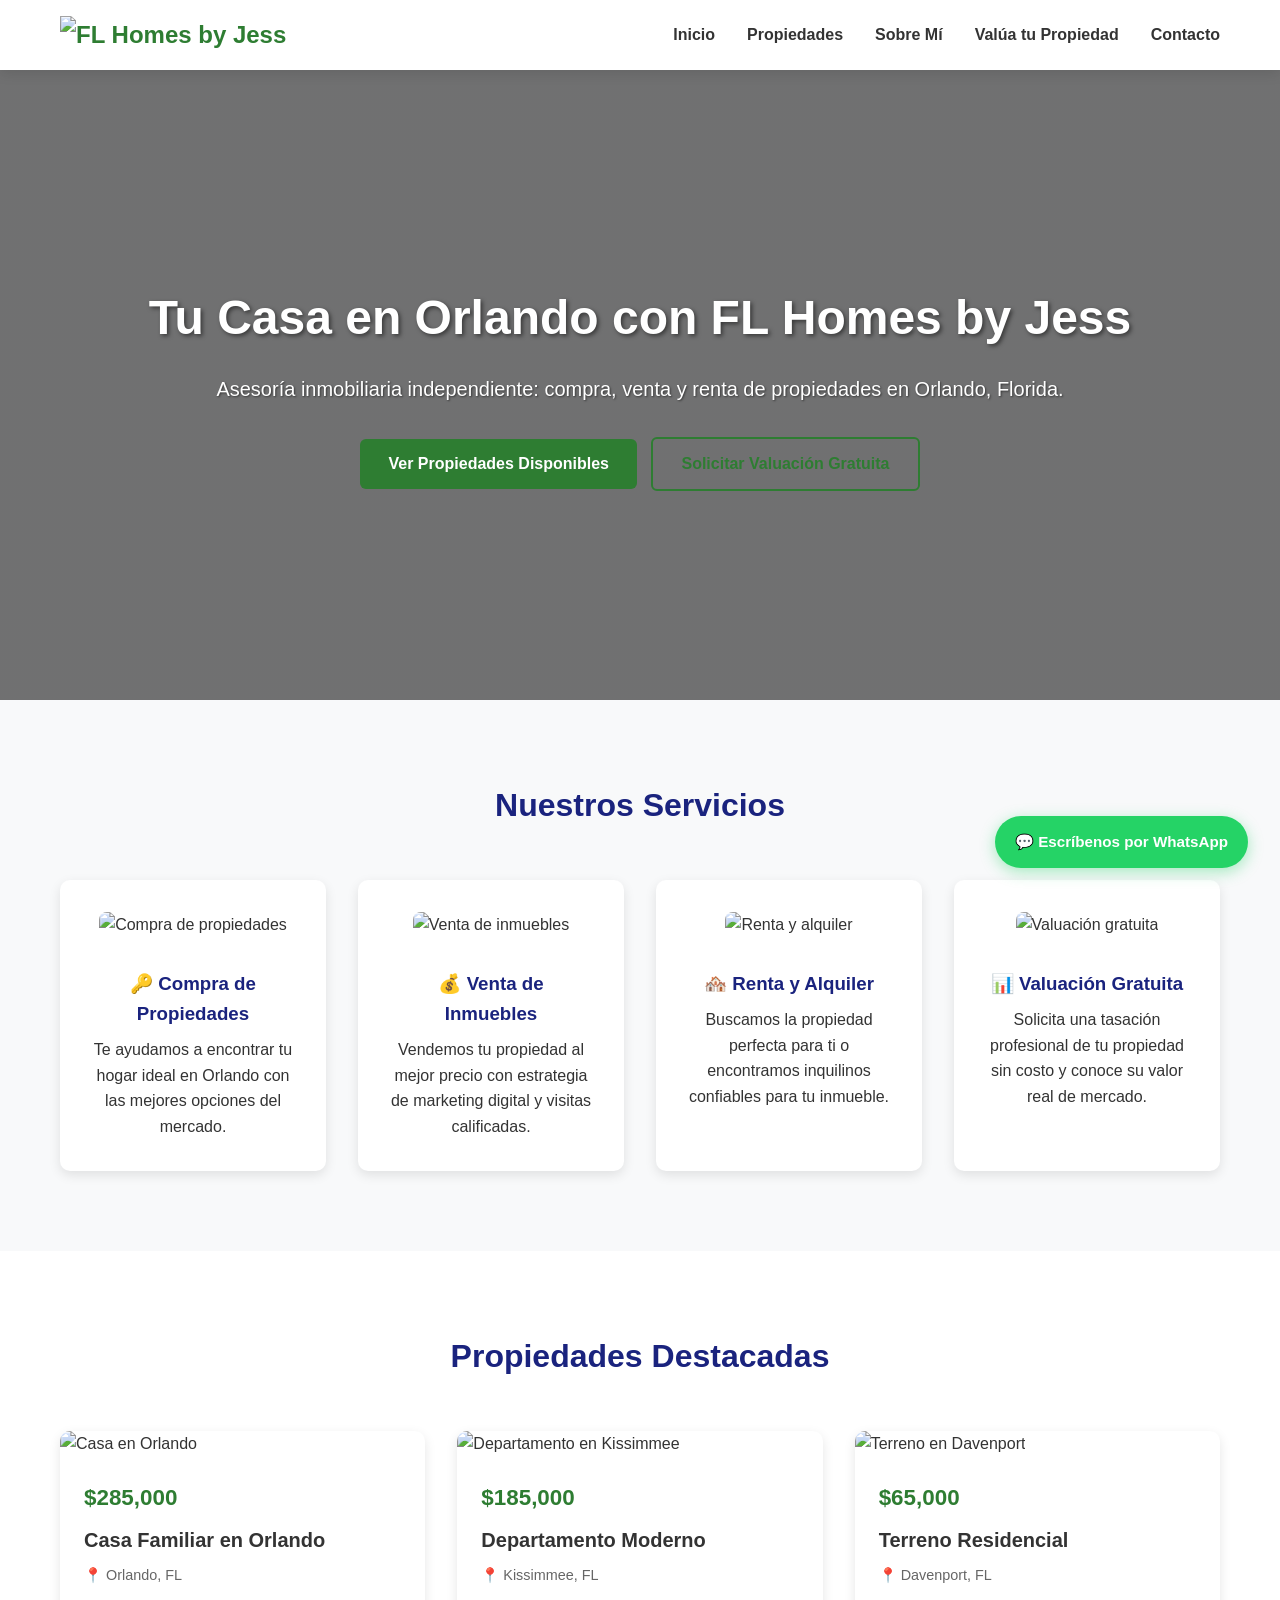
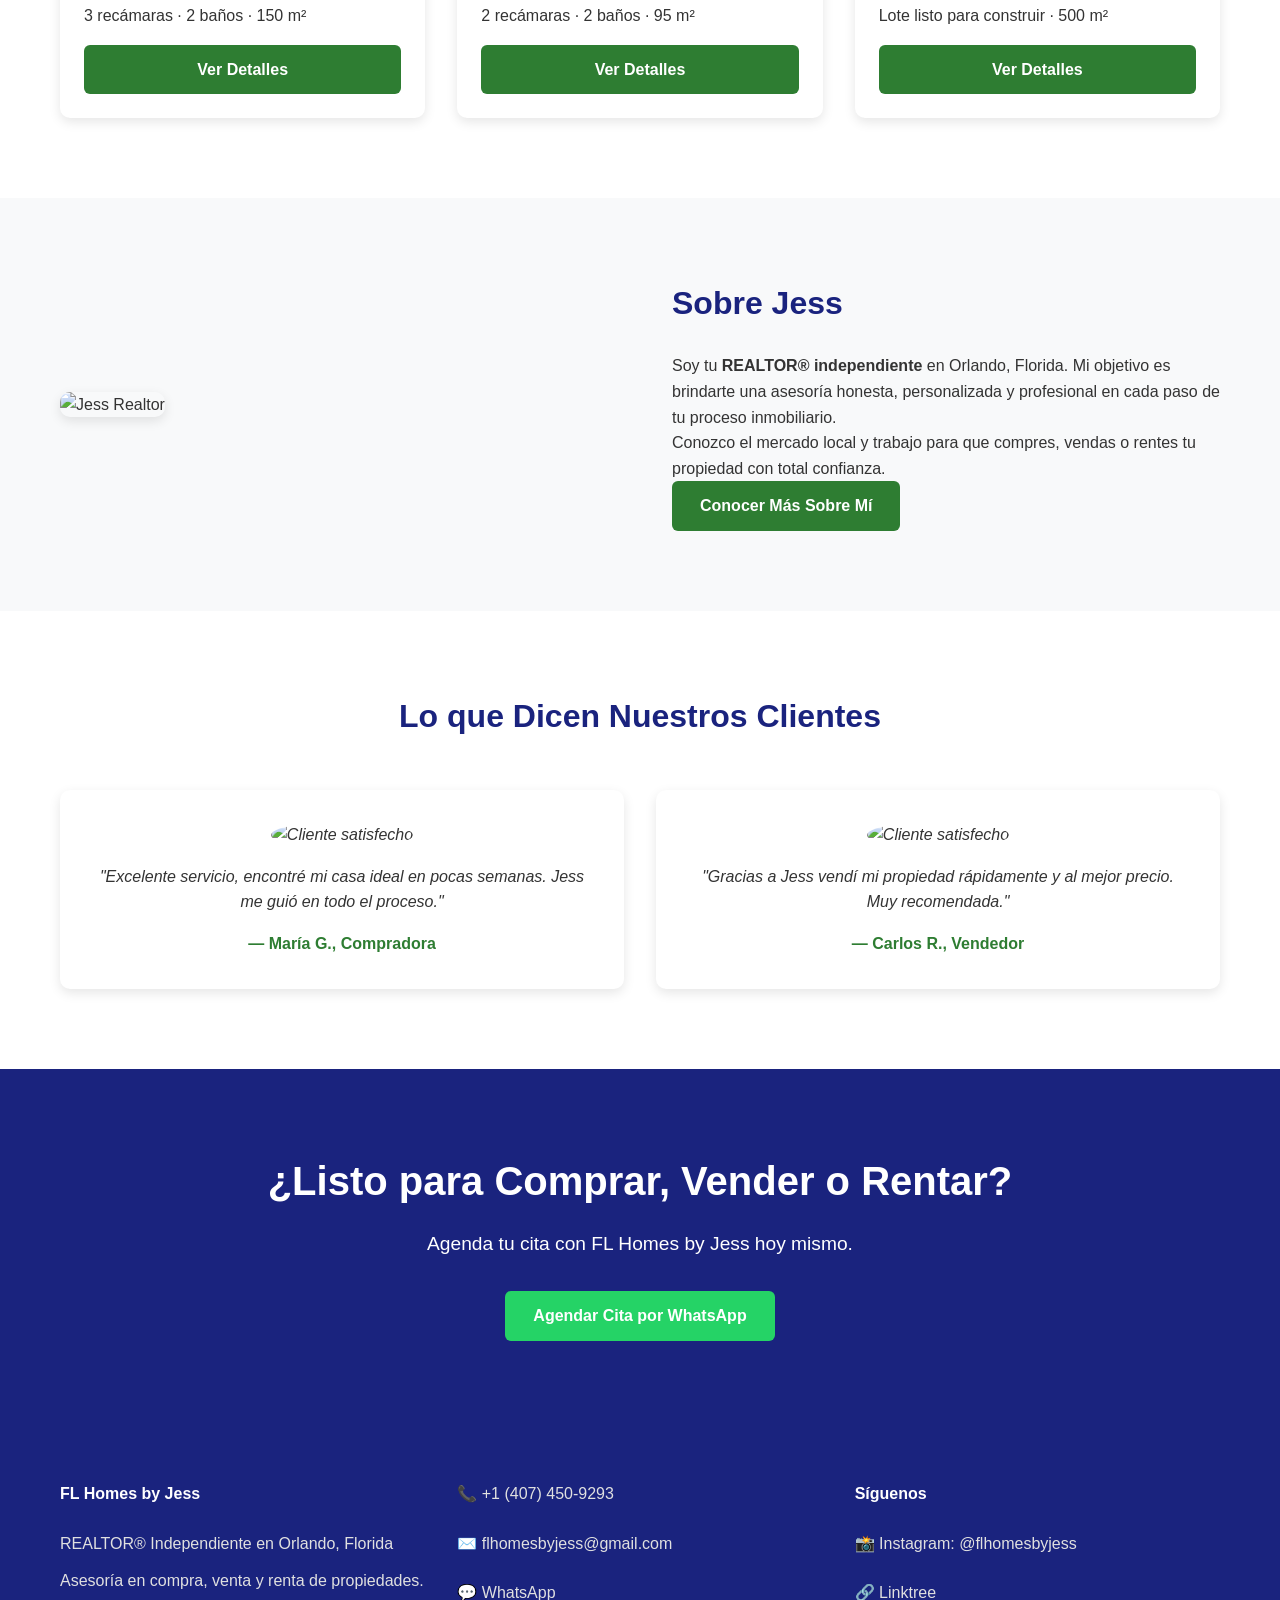
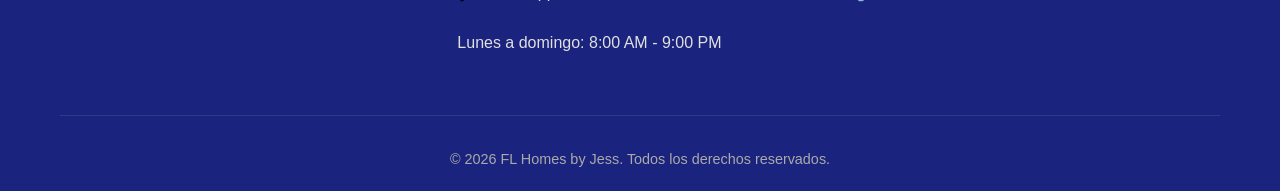
==== index.html @ 7ad2111e "Add FL Homes by Jess landing page" ====
<!DOCTYPE html>
<html lang="es">
<head>
  <meta charset="UTF-8">
  <meta name="viewport" content="width=device-width, initial-scale=1.0">
  <title>FL Homes by Jess | Tu Casa en Orlando</title>
  <meta name="description" content="FL Homes by Jess - REALTOR® independiente en Orlando, Florida. Compra, venta y renta de propiedades.">
  <style>
    /* ========================================
       FL HOMES BY JESS - Estilos globales
       ======================================== */
    * {
      margin: 0;
      padding: 0;
      box-sizing: border-box;
    }

    :root {
      --primario: #2e7d32;
      --primario-oscuro: #1b5e20;
      --secundario: #1a237e;
      --fondo: #f8f9fa;
      --blanco: #ffffff;
      --texto: #333333;
      --texto-suave: #666666;
      --borde: #dddddd;
      --whatsapp: #25d366;
      --sombra: 0 4px 12px rgba(0,0,0,0.1);
    }

    html {
      scroll-behavior: smooth;
    }

    body {
      font-family: 'Segoe UI', Tahoma, Geneva, Verdana, sans-serif;
      line-height: 1.6;
      color: var(--texto);
      background: var(--fondo);
    }

    a {
      text-decoration: none;
      color: inherit;
    }

    ul {
      list-style: none;
    }

    .container {
      max-width: 1200px;
      margin: 0 auto;
      padding: 0 20px;
    }

    /* Botones */
    .btn, button.btn {
      display: inline-block;
      padding: 12px 28px;
      background: var(--primario);
      color: #fff;
      border: none;
      border-radius: 6px;
      font-weight: 700;
      font-size: 1rem;
      cursor: pointer;
      transition: background 0.3s ease;
      text-align: center;
    }

    .btn:hover {
      background: var(--primario-oscuro);
    }

    .btn-outline {
      background: transparent;
      border: 2px solid var(--primario);
      color: var(--primario);
    }

    .btn-outline:hover {
      background: var(--primario);
      color: #fff;
    }

    /* Header */
    header {
      background: var(--blanco);
      box-shadow: var(--sombra);
      position: sticky;
      top: 0;
      z-index: 1000;
    }

    .nav-container {
      max-width: 1200px;
      margin: 0 auto;
      padding: 1rem 20px;
      display: flex;
      justify-content: space-between;
      align-items: center;
    }

    .logo {
      font-size: 1.5rem;
      font-weight: 800;
      color: var(--primario);
      display: flex;
      align-items: center;
      gap: 8px;
    }

    .nav-links {
      display: flex;
      gap: 2rem;
      align-items: center;
    }

    .nav-links a {
      font-weight: 600;
      color: var(--texto);
      transition: color 0.3s;
    }

    .nav-links a:hover {
      color: var(--primario);
    }

    /* Botón flotante WhatsApp */
    .whatsapp-float {
      position: fixed;
      bottom: 2rem;
      right: 2rem;
      background: var(--whatsapp);
      color: #fff;
      padding: 14px 20px;
      border-radius: 50px;
      display: flex;
      align-items: center;
      gap: 10px;
      box-shadow: 0 4px 15px rgba(37, 211, 102, 0.4);
      z-index: 999;
      font-weight: 700;
      font-size: 0.95rem;
      animation: pulse 2s infinite;
    }

    @keyframes pulse {
      0% { box-shadow: 0 0 0 0 rgba(37, 211, 102, 0.6); }
      70% { box-shadow: 0 0 0 12px rgba(37, 211, 102, 0); }
      100% { box-shadow: 0 0 0 0 rgba(37, 211, 102, 0); }
    }

    /* Hero section */
    .hero {
      height: 70vh;
      background: linear-gradient(rgba(0,0,0,0.55), rgba(0,0,0,0.55)),
                  url('./img/img1.jpeg');
      background-size: cover;
      background-position: center;
      display: flex;
      align-items: center;
      justify-content: center;
      text-align: center;
      color: #fff;
      padding: 0 20px;
    }

    .hero-content h1 {
      font-size: 3rem;
      margin-bottom: 1rem;
      text-shadow: 2px 2px 4px rgba(0,0,0,0.5);
    }

    .hero-content p {
      font-size: 1.25rem;
      margin-bottom: 2rem;
      text-shadow: 1px 1px 2px rgba(0,0,0,0.5);
    }

    /* Secciones genéricas */
    section {
      padding: 80px 0;
    }

    .titulo-seccion {
      text-align: center;
      font-size: 2rem;
      margin-bottom: 3rem;
      color: var(--secundario);
    }

    /* Servicios */
    .servicios-grid {
      display: grid;
      grid-template-columns: repeat(auto-fit, minmax(250px, 1fr));
      gap: 2rem;
    }

    .servicio {
      background: var(--blanco);
      padding: 2rem;
      border-radius: 10px;
      box-shadow: var(--sombra);
      text-align: center;
      transition: transform 0.3s;
    }

    .servicio:hover {
      transform: translateY(-5px);
    }

    .servicio-img {
      width: 100%;
      height: 180px;
      object-fit: cover;
      border-radius: 8px;
      margin-bottom: 1rem;
    }

    .servicio h3 {
      margin: 1rem 0 0.5rem;
      color: var(--secundario);
    }

    /* Propiedades */
    .propiedades-grid {
      display: grid;
      grid-template-columns: repeat(auto-fit, minmax(300px, 1fr));
      gap: 2rem;
    }

    .tarjeta-propiedad {
      background: var(--blanco);
      border-radius: 10px;
      overflow: hidden;
      box-shadow: var(--sombra);
      transition: transform 0.3s;
    }

    .tarjeta-propiedad:hover {
      transform: translateY(-5px);
    }

    .tarjeta-propiedad img {
      width: 100%;
      height: 220px;
      object-fit: cover;
    }

    .info-propiedad {
      padding: 1.5rem;
    }

    .info-propiedad h3 {
      font-size: 1.25rem;
      margin-bottom: 0.5rem;
    }

    .precio {
      font-size: 1.4rem;
      font-weight: 700;
      color: var(--primario);
      display: block;
      margin-bottom: 0.5rem;
    }

    .ubicacion {
      color: var(--texto-suave);
      font-size: 0.9rem;
      display: block;
      margin-bottom: 1rem;
    }

    /* Sobre mí */
    .sobre-contenido {
      display: grid;
      grid-template-columns: 1fr 1fr;
      gap: 4rem;
      align-items: center;
    }

    .sobre-imagen img {
      width: 100%;
      border-radius: 10px;
      box-shadow: var(--sombra);
    }

    .sobre-texto h2 {
      font-size: 2rem;
      margin-bottom: 1.5rem;
      color: var(--secundario);
    }

    /* Testimonios */
    .testimonios {
      display: grid;
      grid-template-columns: repeat(auto-fit, minmax(300px, 1fr));
      gap: 2rem;
    }

    .testimonio {
      background: var(--blanco);
      padding: 2rem;
      border-radius: 10px;
      box-shadow: var(--sombra);
      font-style: italic;
      text-align: center;
    }

    .testimonio img {
      width: 80px;
      height: 80px;
      border-radius: 50%;
      object-fit: cover;
      margin-bottom: 1rem;
    }

    .testimonio span {
      display: block;
      margin-top: 1rem;
      font-style: normal;
      font-weight: 700;
      color: var(--primario);
    }

    /* Footer */
    footer {
      background: var(--secundario);
      color: #fff;
      padding: 60px 0 20px;
    }

    .footer-grid {
      display: grid;
      grid-template-columns: repeat(auto-fit, minmax(250px, 1fr));
      gap: 2rem;
      margin-bottom: 3rem;
    }

    .footer-col h4 {
      margin-bottom: 1.5rem;
      color: #fff;
    }

    .footer-col p,
    .footer-col a {
      color: #e0e0e0;
      margin-bottom: 0.75rem;
      display: flex;
      align-items: center;
      gap: 0.75rem;
    }

    .footer-col a:hover {
      color: var(--whatsapp);
    }

    .copyright {
      text-align: center;
      padding-top: 2rem;
      border-top: 1px solid rgba(255,255,255,0.1);
      font-size: 0.9rem;
      color: #aaa;
    }

    /* Responsive */
    @media (max-width: 768px) {
      .nav-links {
        display: none;
      }

      .hero-content h1 {
        font-size: 2rem;
      }

      .sobre-contenido {
        grid-template-columns: 1fr;
      }

      .whatsapp-float {
        bottom: 1rem;
        right: 1rem;
        padding: 12px 16px;
        font-size: 0.85rem;
      }
    }
  </style>
</head>
<body>

  <!-- Header -->
  <header>
    <div class="nav-container">
      <div class="logo"><img src="img/img3.jpeg" alt="FL Homes by Jess"></div>
      <nav>
        <ul class="nav-links">
          <li><a href="index.html">Inicio</a></li>
          <li><a href="propiedades.html">Propiedades</a></li>
          <li><a href="sobre-mi.html">Sobre Mí</a></li>
          <li><a href="valuacion.html">Valúa tu Propiedad</a></li>
          <li><a href="contacto.html">Contacto</a></li>
        </ul>
      </nav>
    </div>
  </header>

  <!-- Hero -->
  <section class="hero">
    <div class="hero-content">
      <h1>Tu Casa en Orlando con FL Homes by Jess</h1>
      <p>Asesoría inmobiliaria independiente: compra, venta y renta de propiedades en Orlando, Florida.</p>
      <div>
        <a href="#propiedades" class="btn">Ver Propiedades Disponibles</a>
        <a href="#valuacion" class="btn btn-outline" style="margin-left: 10px;">Solicitar Valuación Gratuita</a>
      </div>
    </div>
  </section>

  <!-- Servicios -->
  <section id="servicios">
    <div class="container">
      <h2 class="titulo-seccion">Nuestros Servicios</h2>
      <div class="servicios-grid">
        <div class="servicio">
          <img src="./img/img2.jpeg" alt="Compra de propiedades" class="servicio-img">
          <h3>🔑 Compra de Propiedades</h3>
          <p>Te ayudamos a encontrar tu hogar ideal en Orlando con las mejores opciones del mercado.</p>
        </div>
        <div class="servicio">
          <img src="./img/img3.jpeg" alt="Venta de inmuebles" class="servicio-img">
          <h3>💰 Venta de Inmuebles</h3>
          <p>Vendemos tu propiedad al mejor precio con estrategia de marketing digital y visitas calificadas.</p>
        </div>
        <div class="servicio">
          <img src="./img/img4.jpeg" alt="Renta y alquiler" class="servicio-img">
          <h3>🏘️ Renta y Alquiler</h3>
          <p>Buscamos la propiedad perfecta para ti o encontramos inquilinos confiables para tu inmueble.</p>
        </div>
        <div class="servicio">
          <img src="./img/img5.jpeg" alt="Valuación gratuita" class="servicio-img">
          <h3>📊 Valuación Gratuita</h3>
          <p>Solicita una tasación profesional de tu propiedad sin costo y conoce su valor real de mercado.</p>
        </div>
      </div>
    </div>
  </section>

  <!-- Propiedades destacadas -->
  <section id="propiedades" style="background: var(--blanco);">
    <div class="container">
      <h2 class="titulo-seccion">Propiedades Destacadas</h2>
      <div class="propiedades-grid">
        
        <article class="tarjeta-propiedad">
          <img src="./img/img6.jpeg" alt="Casa en Orlando">
          <div class="info-propiedad">
            <span class="precio">$285,000</span>
            <h3>Casa Familiar en Orlando</h3>
            <span class="ubicacion">📍 Orlando, FL</span>
            <p>3 recámaras · 2 baños · 150 m²</p>
            <a href="detalle.html" class="btn" style="width: 100%; text-align: center; margin-top: 1rem;">Ver Detalles</a>
          </div>
        </article>

        <article class="tarjeta-propiedad">
          <img src="./img/img7.jpeg" alt="Departamento en Kissimmee">
          <div class="info-propiedad">
            <span class="precio">$185,000</span>
            <h3>Departamento Moderno</h3>
            <span class="ubicacion">📍 Kissimmee, FL</span>
            <p>2 recámaras · 2 baños · 95 m²</p>
            <a href="detalle.html" class="btn" style="width: 100%; text-align: center; margin-top: 1rem;">Ver Detalles</a>
          </div>
        </article>

        <article class="tarjeta-propiedad">
          <img src="./img/img8.jpeg" alt="Terreno en Davenport">
          <div class="info-propiedad">
            <span class="precio">$65,000</span>
            <h3>Terreno Residencial</h3>
            <span class="ubicacion">📍 Davenport, FL</span>
            <p>Lote listo para construir · 500 m²</p>
            <a href="detalle.html" class="btn" style="width: 100%; text-align: center; margin-top: 1rem;">Ver Detalles</a>
          </div>
        </article>

      </div>
    </div>
  </section>

  <!-- Sobre mí breve -->
  <section id="sobre-mi">
    <div class="container">
      <div class="sobre-contenido">
        <div class="sobre-imagen">
          <img src="./img/img9.jpeg" alt="Jess Realtor">
        </div>
        <div class="sobre-texto">
          <h2>Sobre Jess</h2>
          <p>Soy tu <strong>REALTOR® independiente</strong> en Orlando, Florida. Mi objetivo es brindarte una asesoría honesta, personalizada y profesional en cada paso de tu proceso inmobiliario.</p>
          <p>Conozco el mercado local y trabajo para que compres, vendas o rentes tu propiedad con total confianza.</p>
          <a href="sobre-mi.html" class="btn">Conocer Más Sobre Mí</a>
        </div>
      </div>
    </div>
  </section>

  <!-- Testimonios -->
  <section style="background: var(--blanco);">
    <div class="container">
      <h2 class="titulo-seccion">Lo que Dicen Nuestros Clientes</h2>
      <div class="testimonios">
        <div class="testimonio">
          <img src="./img/img10.jpeg" alt="Cliente satisfecho">
          <p>"Excelente servicio, encontré mi casa ideal en pocas semanas. Jess me guió en todo el proceso."</p>
          <span>— María G., Compradora</span>
        </div>
        <div class="testimonio">
          <img src="./img/img11.jpeg" alt="Cliente satisfecho">
          <p>"Gracias a Jess vendí mi propiedad rápidamente y al mejor precio. Muy recomendada."</p>
          <span>— Carlos R., Vendedor</span>
        </div>
      </div>
    </div>
  </section>

  <!-- CTA Final -->
  <section id="valuacion" style="text-align: center; background: var(--secundario); color: #fff; padding: 80px 20px;">
    <h2 style="font-size: 2.5rem; margin-bottom: 1rem;">¿Listo para Comprar, Vender o Rentar?</h2>
    <p style="margin-bottom: 2rem; font-size: 1.2rem;">Agenda tu cita con FL Homes by Jess hoy mismo.</p>
    <a href="contacto.html" class="btn" style="background: var(--whatsapp);">Agendar Cita por WhatsApp</a>
  </section>

  <!-- Footer -->
  <footer>
    <div class="container">
      <div class="footer-grid">
        <div class="footer-col">
          <h4>FL Homes by Jess</h4>
          <p>REALTOR® Independiente en Orlando, Florida</p>
          <p>Asesoría en compra, venta y renta de propiedades.</p>
        </div>
        <div class="footer-col">
          <p><a href="tel:+14074509293">📞 +1 (407) 450-9293</a></p>
          <p><a href="mailto:flhomesbyjess@gmail.com">✉️ flhomesbyjess@gmail.com</a></p>
          <p><a href="https://wa.me/14074509293" target="_blank">💬 WhatsApp</a></p>
          <p>Lunes a domingo: 8:00 AM - 9:00 PM</p>
        </div>
        <div class="footer-col">
          <h4>Síguenos</h4>
          <p><a href="https://www.instagram.com/flhomesbyjess" target="_blank">📸 Instagram: @flhomesbyjess</a></p>
          <p><a href="https://linktr.ee/FlhomesbyJess" target="_blank">🔗 Linktree</a></p>
        </div>
      </div>
      <div class="copyright">
        &copy; 2026 FL Homes by Jess. Todos los derechos reservados.
      </div>
    </div>
  </footer>

  <!-- WhatsApp flotante -->
  <a href="https://wa.me/14074509293" target="_blank" class="whatsapp-float">
    💬 Escríbenos por WhatsApp
  </a>

</body>
</html>
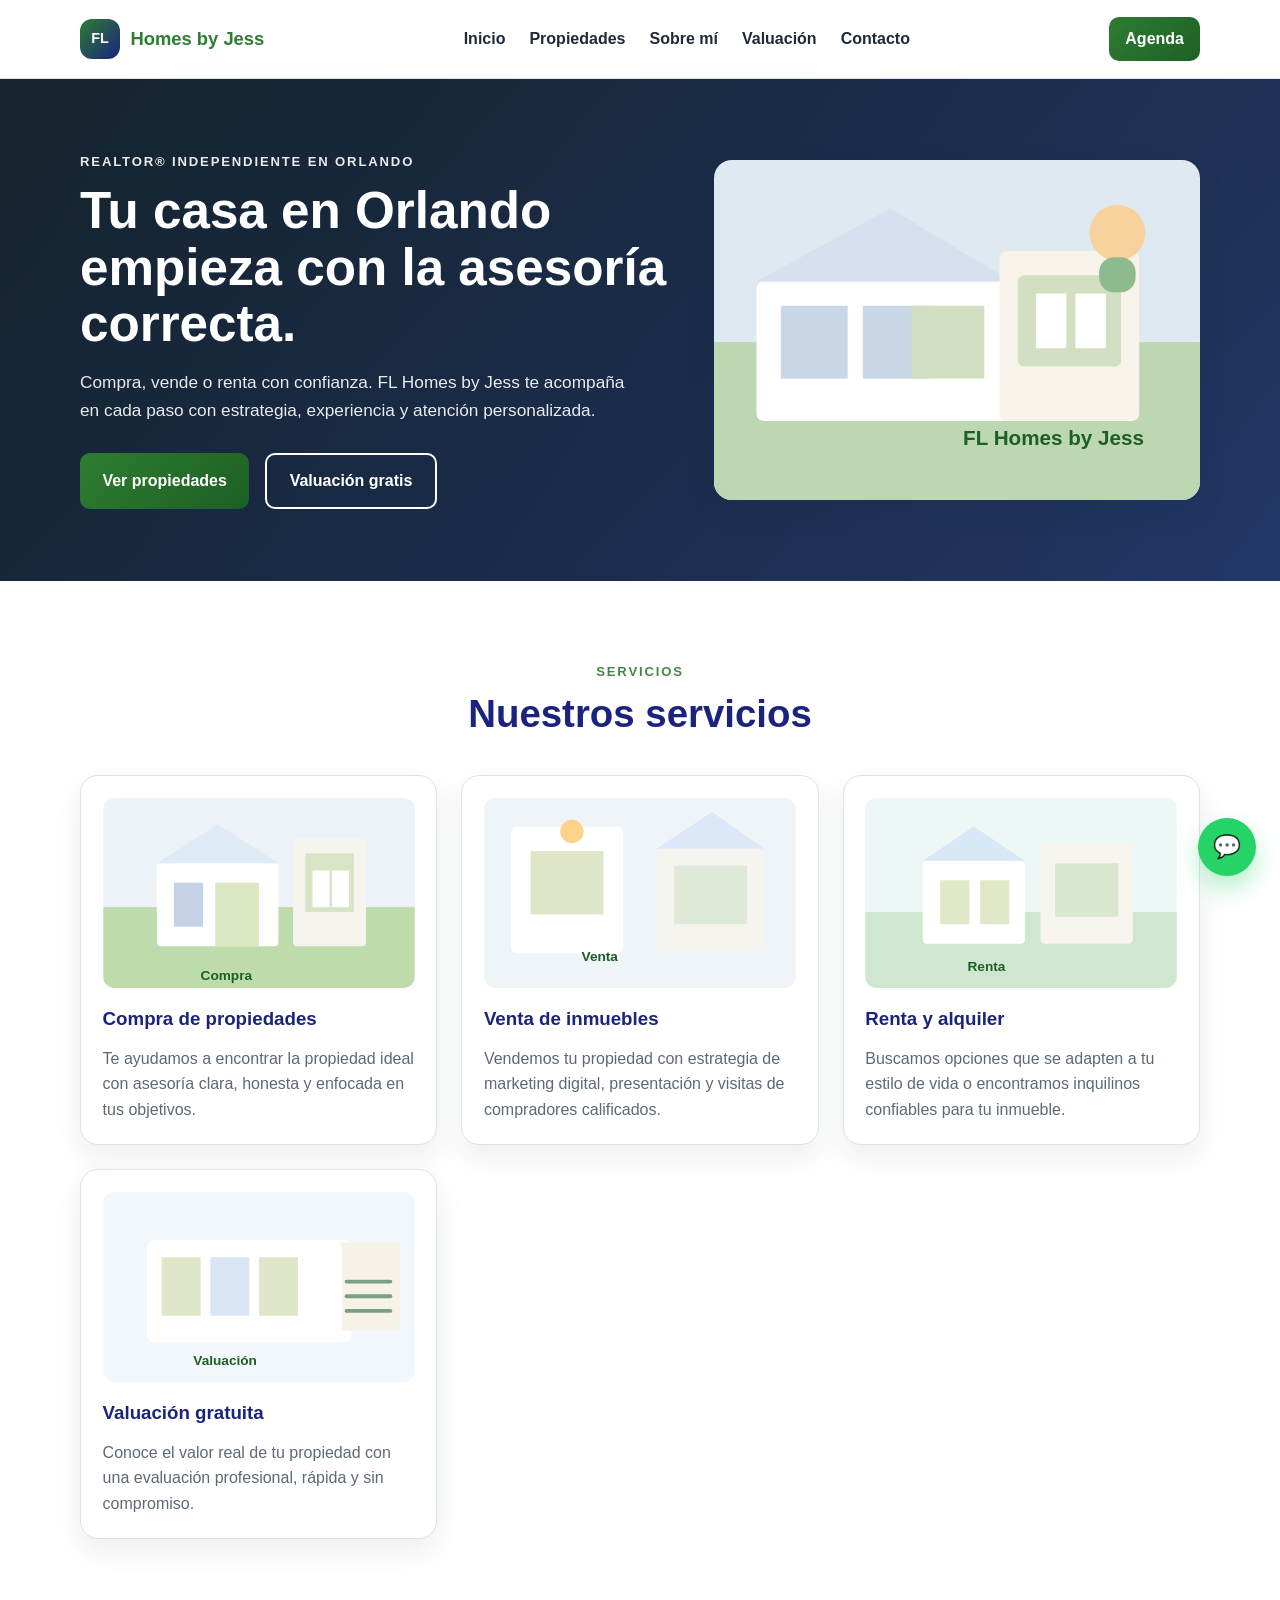
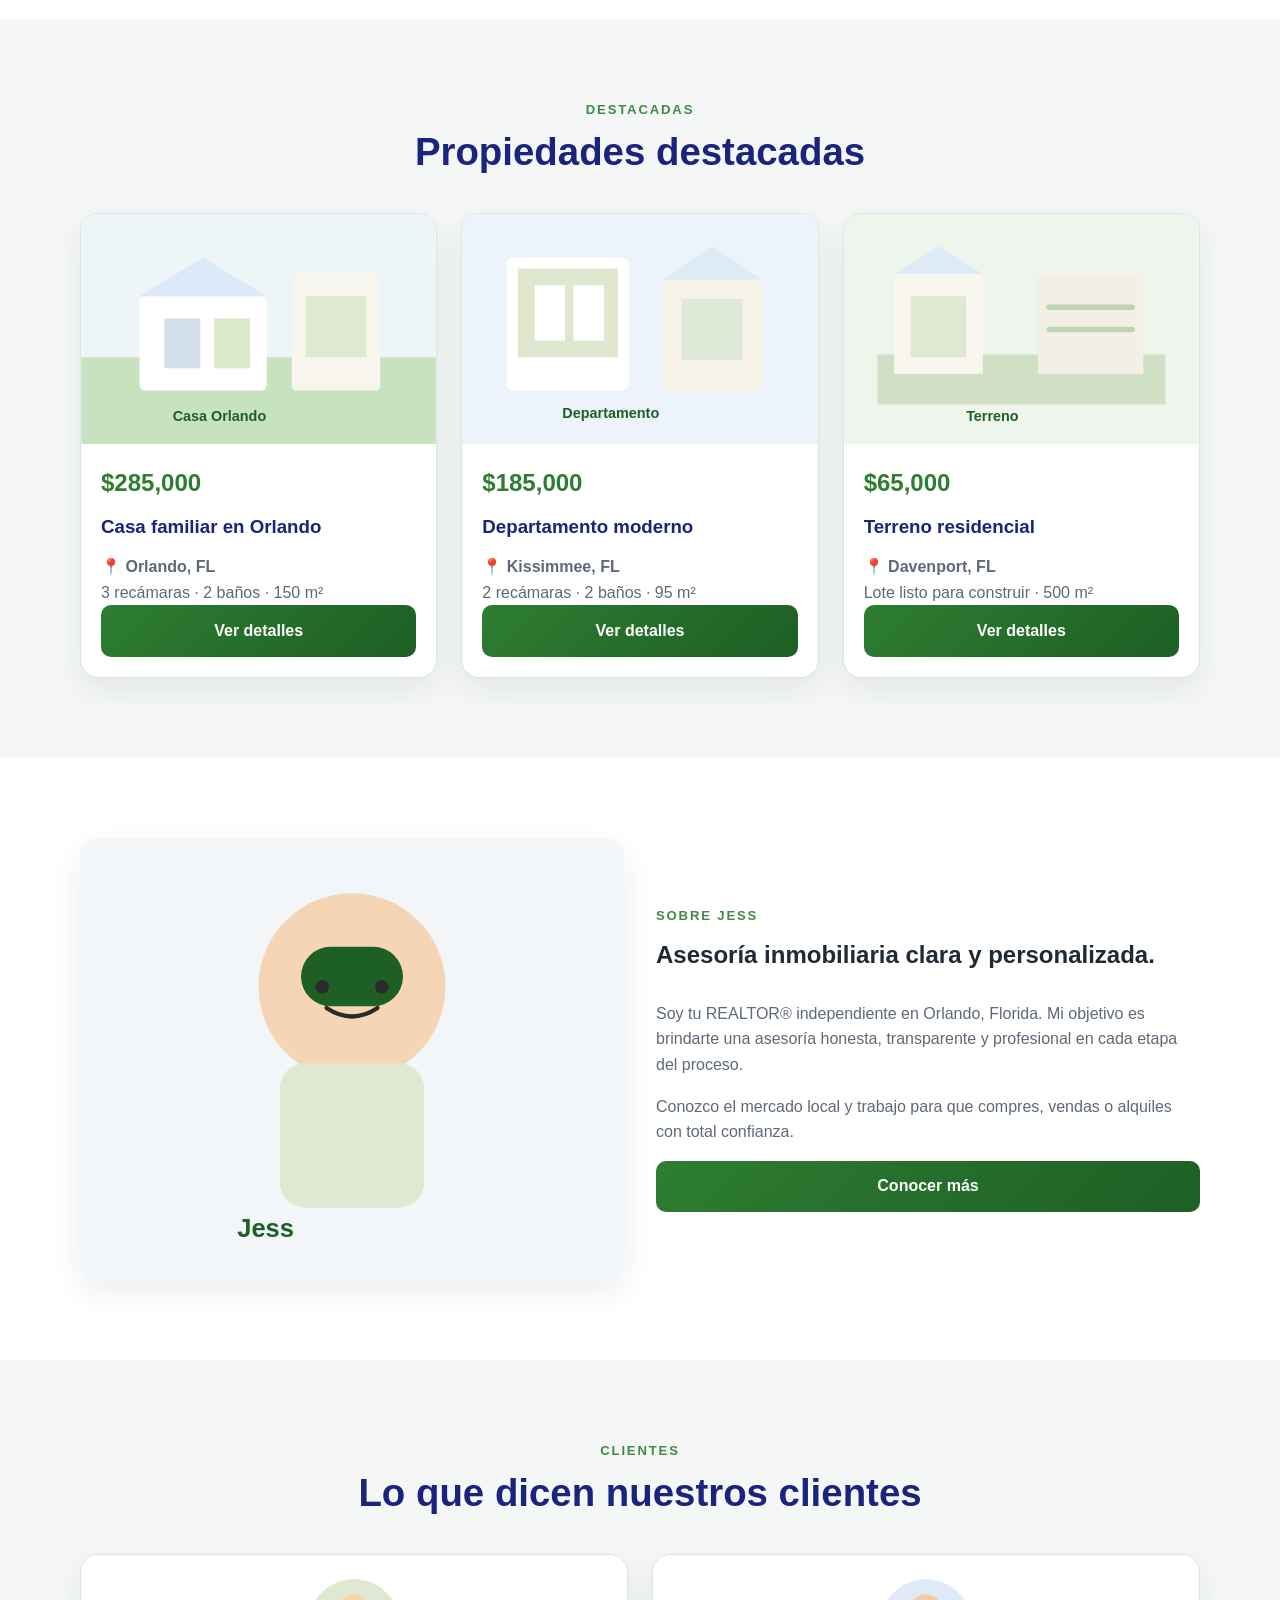
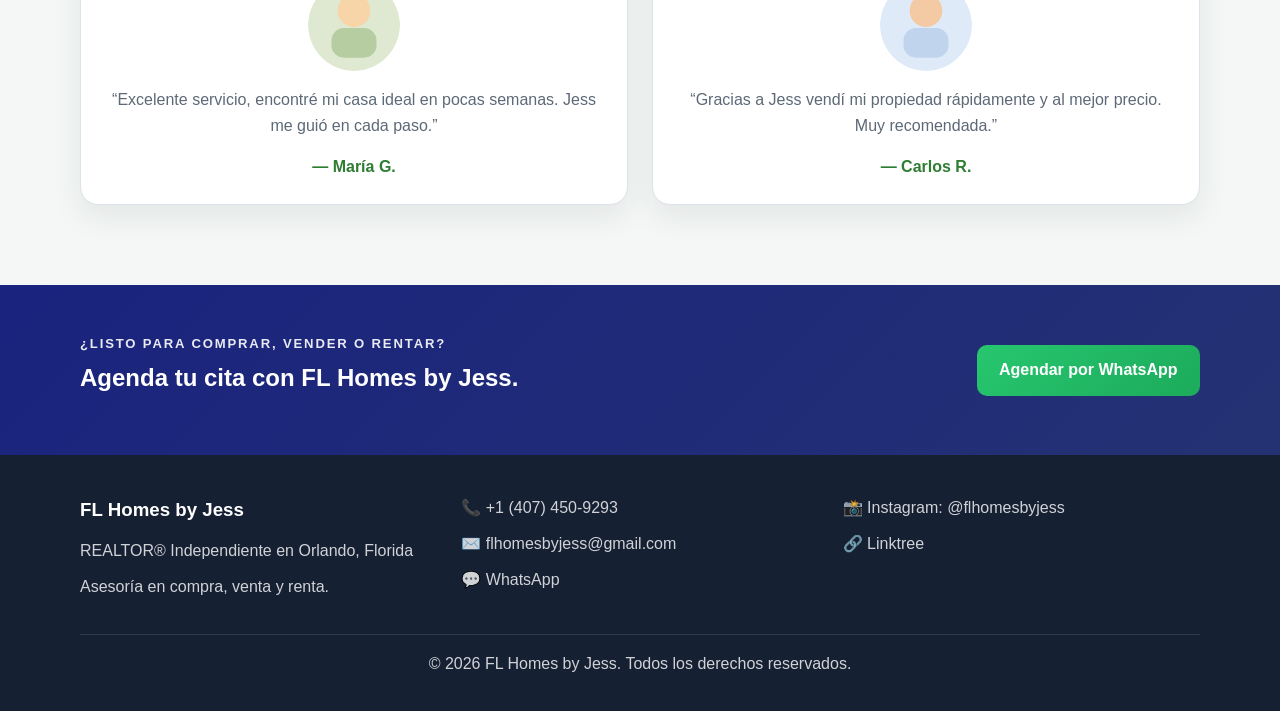
==== commit 6d1caab8: "Complete the static real estate landing site and supporting pages for the project repository." ====
--- a/index.html
+++ b/index.html
@@ -1,569 +1,205 @@
 <!DOCTYPE html>
 <html lang="es">
 <head>
-  <meta charset="UTF-8">
-  <meta name="viewport" content="width=device-width, initial-scale=1.0">
-  <title>FL Homes by Jess | Tu Casa en Orlando</title>
-  <meta name="description" content="FL Homes by Jess - REALTOR® independiente en Orlando, Florida. Compra, venta y renta de propiedades.">
-  <style>
-    /* ========================================
-       FL HOMES BY JESS - Estilos globales
-       ======================================== */
-    * {
-      margin: 0;
-      padding: 0;
-      box-sizing: border-box;
-    }
-
-    :root {
-      --primario: #2e7d32;
-      --primario-oscuro: #1b5e20;
-      --secundario: #1a237e;
-      --fondo: #f8f9fa;
-      --blanco: #ffffff;
-      --texto: #333333;
-      --texto-suave: #666666;
-      --borde: #dddddd;
-      --whatsapp: #25d366;
-      --sombra: 0 4px 12px rgba(0,0,0,0.1);
-    }
-
-    html {
-      scroll-behavior: smooth;
-    }
-
-    body {
-      font-family: 'Segoe UI', Tahoma, Geneva, Verdana, sans-serif;
-      line-height: 1.6;
-      color: var(--texto);
-      background: var(--fondo);
-    }
-
-    a {
-      text-decoration: none;
-      color: inherit;
-    }
-
-    ul {
-      list-style: none;
-    }
-
-    .container {
-      max-width: 1200px;
-      margin: 0 auto;
-      padding: 0 20px;
-    }
-
-    /* Botones */
-    .btn, button.btn {
-      display: inline-block;
-      padding: 12px 28px;
-      background: var(--primario);
-      color: #fff;
-      border: none;
-      border-radius: 6px;
-      font-weight: 700;
-      font-size: 1rem;
-      cursor: pointer;
-      transition: background 0.3s ease;
-      text-align: center;
-    }
-
-    .btn:hover {
-      background: var(--primario-oscuro);
-    }
-
-    .btn-outline {
-      background: transparent;
-      border: 2px solid var(--primario);
-      color: var(--primario);
-    }
-
-    .btn-outline:hover {
-      background: var(--primario);
-      color: #fff;
-    }
-
-    /* Header */
-    header {
-      background: var(--blanco);
-      box-shadow: var(--sombra);
-      position: sticky;
-      top: 0;
-      z-index: 1000;
-    }
-
-    .nav-container {
-      max-width: 1200px;
-      margin: 0 auto;
-      padding: 1rem 20px;
-      display: flex;
-      justify-content: space-between;
-      align-items: center;
-    }
-
-    .logo {
-      font-size: 1.5rem;
-      font-weight: 800;
-      color: var(--primario);
-      display: flex;
-      align-items: center;
-      gap: 8px;
-    }
-
-    .nav-links {
-      display: flex;
-      gap: 2rem;
-      align-items: center;
-    }
-
-    .nav-links a {
-      font-weight: 600;
-      color: var(--texto);
-      transition: color 0.3s;
-    }
-
-    .nav-links a:hover {
-      color: var(--primario);
-    }
-
-    /* Botón flotante WhatsApp */
-    .whatsapp-float {
-      position: fixed;
-      bottom: 2rem;
-      right: 2rem;
-      background: var(--whatsapp);
-      color: #fff;
-      padding: 14px 20px;
-      border-radius: 50px;
-      display: flex;
-      align-items: center;
-      gap: 10px;
-      box-shadow: 0 4px 15px rgba(37, 211, 102, 0.4);
-      z-index: 999;
-      font-weight: 700;
-      font-size: 0.95rem;
-      animation: pulse 2s infinite;
-    }
-
-    @keyframes pulse {
-      0% { box-shadow: 0 0 0 0 rgba(37, 211, 102, 0.6); }
-      70% { box-shadow: 0 0 0 12px rgba(37, 211, 102, 0); }
-      100% { box-shadow: 0 0 0 0 rgba(37, 211, 102, 0); }
-    }
-
-    /* Hero section */
-    .hero {
-      height: 70vh;
-      background: linear-gradient(rgba(0,0,0,0.55), rgba(0,0,0,0.55)),
-                  url('./img/img1.jpeg');
-      background-size: cover;
-      background-position: center;
-      display: flex;
-      align-items: center;
-      justify-content: center;
-      text-align: center;
-      color: #fff;
-      padding: 0 20px;
-    }
-
-    .hero-content h1 {
-      font-size: 3rem;
-      margin-bottom: 1rem;
-      text-shadow: 2px 2px 4px rgba(0,0,0,0.5);
-    }
-
-    .hero-content p {
-      font-size: 1.25rem;
-      margin-bottom: 2rem;
-      text-shadow: 1px 1px 2px rgba(0,0,0,0.5);
-    }
-
-    /* Secciones genéricas */
-    section {
-      padding: 80px 0;
-    }
-
-    .titulo-seccion {
-      text-align: center;
-      font-size: 2rem;
-      margin-bottom: 3rem;
-      color: var(--secundario);
-    }
-
-    /* Servicios */
-    .servicios-grid {
-      display: grid;
-      grid-template-columns: repeat(auto-fit, minmax(250px, 1fr));
-      gap: 2rem;
-    }
-
-    .servicio {
-      background: var(--blanco);
-      padding: 2rem;
-      border-radius: 10px;
-      box-shadow: var(--sombra);
-      text-align: center;
-      transition: transform 0.3s;
-    }
-
-    .servicio:hover {
-      transform: translateY(-5px);
-    }
-
-    .servicio-img {
-      width: 100%;
-      height: 180px;
-      object-fit: cover;
-      border-radius: 8px;
-      margin-bottom: 1rem;
-    }
-
-    .servicio h3 {
-      margin: 1rem 0 0.5rem;
-      color: var(--secundario);
-    }
-
-    /* Propiedades */
-    .propiedades-grid {
-      display: grid;
-      grid-template-columns: repeat(auto-fit, minmax(300px, 1fr));
-      gap: 2rem;
-    }
-
-    .tarjeta-propiedad {
-      background: var(--blanco);
-      border-radius: 10px;
-      overflow: hidden;
-      box-shadow: var(--sombra);
-      transition: transform 0.3s;
-    }
-
-    .tarjeta-propiedad:hover {
-      transform: translateY(-5px);
-    }
-
-    .tarjeta-propiedad img {
-      width: 100%;
-      height: 220px;
-      object-fit: cover;
-    }
-
-    .info-propiedad {
-      padding: 1.5rem;
-    }
-
-    .info-propiedad h3 {
-      font-size: 1.25rem;
-      margin-bottom: 0.5rem;
-    }
-
-    .precio {
-      font-size: 1.4rem;
-      font-weight: 700;
-      color: var(--primario);
-      display: block;
-      margin-bottom: 0.5rem;
-    }
-
-    .ubicacion {
-      color: var(--texto-suave);
-      font-size: 0.9rem;
-      display: block;
-      margin-bottom: 1rem;
-    }
-
-    /* Sobre mí */
-    .sobre-contenido {
-      display: grid;
-      grid-template-columns: 1fr 1fr;
-      gap: 4rem;
-      align-items: center;
-    }
-
-    .sobre-imagen img {
-      width: 100%;
-      border-radius: 10px;
-      box-shadow: var(--sombra);
-    }
-
-    .sobre-texto h2 {
-      font-size: 2rem;
-      margin-bottom: 1.5rem;
-      color: var(--secundario);
-    }
-
-    /* Testimonios */
-    .testimonios {
-      display: grid;
-      grid-template-columns: repeat(auto-fit, minmax(300px, 1fr));
-      gap: 2rem;
-    }
-
-    .testimonio {
-      background: var(--blanco);
-      padding: 2rem;
-      border-radius: 10px;
-      box-shadow: var(--sombra);
-      font-style: italic;
-      text-align: center;
-    }
-
-    .testimonio img {
-      width: 80px;
-      height: 80px;
-      border-radius: 50%;
-      object-fit: cover;
-      margin-bottom: 1rem;
-    }
-
-    .testimonio span {
-      display: block;
-      margin-top: 1rem;
-      font-style: normal;
-      font-weight: 700;
-      color: var(--primario);
-    }
-
-    /* Footer */
-    footer {
-      background: var(--secundario);
-      color: #fff;
-      padding: 60px 0 20px;
-    }
-
-    .footer-grid {
-      display: grid;
-      grid-template-columns: repeat(auto-fit, minmax(250px, 1fr));
-      gap: 2rem;
-      margin-bottom: 3rem;
-    }
-
-    .footer-col h4 {
-      margin-bottom: 1.5rem;
-      color: #fff;
-    }
-
-    .footer-col p,
-    .footer-col a {
-      color: #e0e0e0;
-      margin-bottom: 0.75rem;
-      display: flex;
-      align-items: center;
-      gap: 0.75rem;
-    }
-
-    .footer-col a:hover {
-      color: var(--whatsapp);
-    }
-
-    .copyright {
-      text-align: center;
-      padding-top: 2rem;
-      border-top: 1px solid rgba(255,255,255,0.1);
-      font-size: 0.9rem;
-      color: #aaa;
-    }
-
-    /* Responsive */
-    @media (max-width: 768px) {
-      .nav-links {
-        display: none;
-      }
-
-      .hero-content h1 {
-        font-size: 2rem;
-      }
-
-      .sobre-contenido {
-        grid-template-columns: 1fr;
-      }
-
-      .whatsapp-float {
-        bottom: 1rem;
-        right: 1rem;
-        padding: 12px 16px;
-        font-size: 0.85rem;
-      }
-    }
-  </style>
+  <meta charset="UTF-8" />
+  <meta name="viewport" content="width=device-width, initial-scale=1.0" />
+  <title>FL Homes by Jess | Inicio</title>
+  <meta name="description" content="Compra, venta y renta de propiedades en Orlando, Florida con FL Homes by Jess." />
+  <link rel="stylesheet" href="styles.css" />
 </head>
 <body>
-
-  <!-- Header -->
-  <header>
-    <div class="nav-container">
-      <div class="logo"><img src="img/img3.jpeg" alt="FL Homes by Jess"></div>
-      <nav>
-        <ul class="nav-links">
-          <li><a href="index.html">Inicio</a></li>
-          <li><a href="propiedades.html">Propiedades</a></li>
-          <li><a href="sobre-mi.html">Sobre Mí</a></li>
-          <li><a href="valuacion.html">Valúa tu Propiedad</a></li>
-          <li><a href="contacto.html">Contacto</a></li>
-        </ul>
+  <header class="site-header">
+    <div class="container nav-container">
+      <a href="index.html" class="brand" aria-label="Inicio FL Homes by Jess">
+        <span class="brand-mark">FL</span>
+        <span>Homes by Jess</span>
+      </a>
+
+      <nav class="main-nav" aria-label="Navegación principal">
+        <a href="index.html">Inicio</a>
+        <a href="propiedades.html">Propiedades</a>
+        <a href="sobre-mi.html">Sobre mí</a>
+        <a href="valuacion.html">Valuación</a>
+        <a href="contacto.html">Contacto</a>
       </nav>
+
+      <a href="contacto.html" class="btn btn-small">Agenda</a>
     </div>
   </header>
 
-  <!-- Hero -->
-  <section class="hero">
-    <div class="hero-content">
-      <h1>Tu Casa en Orlando con FL Homes by Jess</h1>
-      <p>Asesoría inmobiliaria independiente: compra, venta y renta de propiedades en Orlando, Florida.</p>
+  <main>
+    <section class="hero">
+      <div class="container hero-layout">
+        <div class="hero-copy">
+          <p class="eyebrow">REALTOR® independiente en Orlando</p>
+          <h1>Tu casa en Orlando empieza con la asesoría correcta.</h1>
+          <p class="lead">Compra, vende o renta con confianza. FL Homes by Jess te acompaña en cada paso con estrategia, experiencia y atención personalizada.</p>
+          <div class="hero-actions">
+            <a href="propiedades.html" class="btn">Ver propiedades</a>
+            <a href="valuacion.html" class="btn btn-secondary">Valuación gratis</a>
+          </div>
+        </div>
+
+        <div class="hero-visual">
+          <img src="img/hero.svg" alt="Casa moderna en Orlando" />
+        </div>
+      </div>
+    </section>
+
+    <section class="section">
+      <div class="container">
+        <div class="section-heading">
+          <p class="eyebrow accent">Servicios</p>
+          <h2>Nuestros servicios</h2>
+        </div>
+
+        <div class="card-grid three-col">
+          <article class="info-card">
+            <img src="img/service-1.svg" alt="Compra de propiedades" />
+            <h3>Compra de propiedades</h3>
+            <p>Te ayudamos a encontrar la propiedad ideal con asesoría clara, honesta y enfocada en tus objetivos.</p>
+          </article>
+
+          <article class="info-card">
+            <img src="img/service-2.svg" alt="Venta de inmuebles" />
+            <h3>Venta de inmuebles</h3>
+            <p>Vendemos tu propiedad con estrategia de marketing digital, presentación y visitas de compradores calificados.</p>
+          </article>
+
+          <article class="info-card">
+            <img src="img/service-3.svg" alt="Renta y alquiler" />
+            <h3>Renta y alquiler</h3>
+            <p>Buscamos opciones que se adapten a tu estilo de vida o encontramos inquilinos confiables para tu inmueble.</p>
+          </article>
+
+          <article class="info-card">
+            <img src="img/service-4.svg" alt="Valuación gratuita" />
+            <h3>Valuación gratuita</h3>
+            <p>Conoce el valor real de tu propiedad con una evaluación profesional, rápida y sin compromiso.</p>
+          </article>
+        </div>
+      </div>
+    </section>
+
+    <section class="section alt-bg">
+      <div class="container">
+        <div class="section-heading">
+          <p class="eyebrow accent">Destacadas</p>
+          <h2>Propiedades destacadas</h2>
+        </div>
+
+        <div class="property-grid three-col">
+          <article class="property-card">
+            <img src="img/property-1.svg" alt="Casa familiar en Orlando" />
+            <div class="property-body">
+              <span class="price">$285,000</span>
+              <h3>Casa familiar en Orlando</h3>
+              <p class="location">📍 Orlando, FL</p>
+              <p>3 recámaras · 2 baños · 150 m²</p>
+              <a href="detalle.html" class="btn btn-block">Ver detalles</a>
+            </div>
+          </article>
+
+          <article class="property-card">
+            <img src="img/property-2.svg" alt="Departamento moderno" />
+            <div class="property-body">
+              <span class="price">$185,000</span>
+              <h3>Departamento moderno</h3>
+              <p class="location">📍 Kissimmee, FL</p>
+              <p>2 recámaras · 2 baños · 95 m²</p>
+              <a href="detalle.html" class="btn btn-block">Ver detalles</a>
+            </div>
+          </article>
+
+          <article class="property-card">
+            <img src="img/property-3.svg" alt="Terreno residencial" />
+            <div class="property-body">
+              <span class="price">$65,000</span>
+              <h3>Terreno residencial</h3>
+              <p class="location">📍 Davenport, FL</p>
+              <p>Lote listo para construir · 500 m²</p>
+              <a href="detalle.html" class="btn btn-block">Ver detalles</a>
+            </div>
+          </article>
+        </div>
+      </div>
+    </section>
+
+    <section class="section">
+      <div class="container about-split">
+        <div class="about-media">
+          <img src="img/about.svg" alt="Jess Realtor" />
+        </div>
+
+        <div class="about-copy">
+          <p class="eyebrow accent">Sobre Jess</p>
+          <h2>Asesoría inmobiliaria clara y personalizada.</h2>
+          <p>Soy tu REALTOR® independiente en Orlando, Florida. Mi objetivo es brindarte una asesoría honesta, transparente y profesional en cada etapa del proceso.</p>
+          <p>Conozco el mercado local y trabajo para que compres, vendas o alquiles con total confianza.</p>
+          <a href="sobre-mi.html" class="btn">Conocer más</a>
+        </div>
+      </div>
+    </section>
+
+    <section class="section alt-bg">
+      <div class="container">
+        <div class="section-heading">
+          <p class="eyebrow accent">Clientes</p>
+          <h2>Lo que dicen nuestros clientes</h2>
+        </div>
+
+        <div class="testimonial-grid two-col">
+          <article class="testimonial">
+            <img src="img/testimonial-1.svg" alt="Cliente satisfecho" />
+            <p>“Excelente servicio, encontré mi casa ideal en pocas semanas. Jess me guió en cada paso.”</p>
+            <strong>— María G.</strong>
+          </article>
+
+          <article class="testimonial">
+            <img src="img/testimonial-2.svg" alt="Cliente satisfecho" />
+            <p>“Gracias a Jess vendí mi propiedad rápidamente y al mejor precio. Muy recomendada.”</p>
+            <strong>— Carlos R.</strong>
+          </article>
+        </div>
+      </div>
+    </section>
+
+    <section class="cta-band">
+      <div class="container cta-inner">
+        <div>
+          <p class="eyebrow">¿Listo para comprar, vender o rentar?</p>
+          <h2>Agenda tu cita con FL Homes by Jess.</h2>
+        </div>
+        <a href="contacto.html" class="btn btn-whatsapp">Agendar por WhatsApp</a>
+      </div>
+    </section>
+  </main>
+
+  <footer class="site-footer">
+    <div class="container footer-grid">
       <div>
-        <a href="#propiedades" class="btn">Ver Propiedades Disponibles</a>
-        <a href="#valuacion" class="btn btn-outline" style="margin-left: 10px;">Solicitar Valuación Gratuita</a>
+        <h3>FL Homes by Jess</h3>
+        <p>REALTOR® Independiente en Orlando, Florida</p>
+        <p>Asesoría en compra, venta y renta.</p>
+      </div>
+
+      <div>
+        <p><a href="tel:+14074509293">📞 +1 (407) 450-9293</a></p>
+        <p><a href="mailto:flhomesbyjess@gmail.com">✉️ flhomesbyjess@gmail.com</a></p>
+        <p><a href="https://wa.me/14074509293" target="_blank" rel="noreferrer">💬 WhatsApp</a></p>
+      </div>
+
+      <div>
+        <p><a href="https://www.instagram.com/flhomesbyjess" target="_blank" rel="noreferrer">📸 Instagram: @flhomesbyjess</a></p>
+        <p><a href="https://linktr.ee/FlhomesbyJess" target="_blank" rel="noreferrer">🔗 Linktree</a></p>
       </div>
     </div>
-  </section>
-
-  <!-- Servicios -->
-  <section id="servicios">
-    <div class="container">
-      <h2 class="titulo-seccion">Nuestros Servicios</h2>
-      <div class="servicios-grid">
-        <div class="servicio">
-          <img src="./img/img2.jpeg" alt="Compra de propiedades" class="servicio-img">
-          <h3>🔑 Compra de Propiedades</h3>
-          <p>Te ayudamos a encontrar tu hogar ideal en Orlando con las mejores opciones del mercado.</p>
-        </div>
-        <div class="servicio">
-          <img src="./img/img3.jpeg" alt="Venta de inmuebles" class="servicio-img">
-          <h3>💰 Venta de Inmuebles</h3>
-          <p>Vendemos tu propiedad al mejor precio con estrategia de marketing digital y visitas calificadas.</p>
-        </div>
-        <div class="servicio">
-          <img src="./img/img4.jpeg" alt="Renta y alquiler" class="servicio-img">
-          <h3>🏘️ Renta y Alquiler</h3>
-          <p>Buscamos la propiedad perfecta para ti o encontramos inquilinos confiables para tu inmueble.</p>
-        </div>
-        <div class="servicio">
-          <img src="./img/img5.jpeg" alt="Valuación gratuita" class="servicio-img">
-          <h3>📊 Valuación Gratuita</h3>
-          <p>Solicita una tasación profesional de tu propiedad sin costo y conoce su valor real de mercado.</p>
-        </div>
-      </div>
-    </div>
-  </section>
-
-  <!-- Propiedades destacadas -->
-  <section id="propiedades" style="background: var(--blanco);">
-    <div class="container">
-      <h2 class="titulo-seccion">Propiedades Destacadas</h2>
-      <div class="propiedades-grid">
-        
-        <article class="tarjeta-propiedad">
-          <img src="./img/img6.jpeg" alt="Casa en Orlando">
-          <div class="info-propiedad">
-            <span class="precio">$285,000</span>
-            <h3>Casa Familiar en Orlando</h3>
-            <span class="ubicacion">📍 Orlando, FL</span>
-            <p>3 recámaras · 2 baños · 150 m²</p>
-            <a href="detalle.html" class="btn" style="width: 100%; text-align: center; margin-top: 1rem;">Ver Detalles</a>
-          </div>
-        </article>
-
-        <article class="tarjeta-propiedad">
-          <img src="./img/img7.jpeg" alt="Departamento en Kissimmee">
-          <div class="info-propiedad">
-            <span class="precio">$185,000</span>
-            <h3>Departamento Moderno</h3>
-            <span class="ubicacion">📍 Kissimmee, FL</span>
-            <p>2 recámaras · 2 baños · 95 m²</p>
-            <a href="detalle.html" class="btn" style="width: 100%; text-align: center; margin-top: 1rem;">Ver Detalles</a>
-          </div>
-        </article>
-
-        <article class="tarjeta-propiedad">
-          <img src="./img/img8.jpeg" alt="Terreno en Davenport">
-          <div class="info-propiedad">
-            <span class="precio">$65,000</span>
-            <h3>Terreno Residencial</h3>
-            <span class="ubicacion">📍 Davenport, FL</span>
-            <p>Lote listo para construir · 500 m²</p>
-            <a href="detalle.html" class="btn" style="width: 100%; text-align: center; margin-top: 1rem;">Ver Detalles</a>
-          </div>
-        </article>
-
-      </div>
-    </div>
-  </section>
-
-  <!-- Sobre mí breve -->
-  <section id="sobre-mi">
-    <div class="container">
-      <div class="sobre-contenido">
-        <div class="sobre-imagen">
-          <img src="./img/img9.jpeg" alt="Jess Realtor">
-        </div>
-        <div class="sobre-texto">
-          <h2>Sobre Jess</h2>
-          <p>Soy tu <strong>REALTOR® independiente</strong> en Orlando, Florida. Mi objetivo es brindarte una asesoría honesta, personalizada y profesional en cada paso de tu proceso inmobiliario.</p>
-          <p>Conozco el mercado local y trabajo para que compres, vendas o rentes tu propiedad con total confianza.</p>
-          <a href="sobre-mi.html" class="btn">Conocer Más Sobre Mí</a>
-        </div>
-      </div>
-    </div>
-  </section>
-
-  <!-- Testimonios -->
-  <section style="background: var(--blanco);">
-    <div class="container">
-      <h2 class="titulo-seccion">Lo que Dicen Nuestros Clientes</h2>
-      <div class="testimonios">
-        <div class="testimonio">
-          <img src="./img/img10.jpeg" alt="Cliente satisfecho">
-          <p>"Excelente servicio, encontré mi casa ideal en pocas semanas. Jess me guió en todo el proceso."</p>
-          <span>— María G., Compradora</span>
-        </div>
-        <div class="testimonio">
-          <img src="./img/img11.jpeg" alt="Cliente satisfecho">
-          <p>"Gracias a Jess vendí mi propiedad rápidamente y al mejor precio. Muy recomendada."</p>
-          <span>— Carlos R., Vendedor</span>
-        </div>
-      </div>
-    </div>
-  </section>
-
-  <!-- CTA Final -->
-  <section id="valuacion" style="text-align: center; background: var(--secundario); color: #fff; padding: 80px 20px;">
-    <h2 style="font-size: 2.5rem; margin-bottom: 1rem;">¿Listo para Comprar, Vender o Rentar?</h2>
-    <p style="margin-bottom: 2rem; font-size: 1.2rem;">Agenda tu cita con FL Homes by Jess hoy mismo.</p>
-    <a href="contacto.html" class="btn" style="background: var(--whatsapp);">Agendar Cita por WhatsApp</a>
-  </section>
-
-  <!-- Footer -->
-  <footer>
-    <div class="container">
-      <div class="footer-grid">
-        <div class="footer-col">
-          <h4>FL Homes by Jess</h4>
-          <p>REALTOR® Independiente en Orlando, Florida</p>
-          <p>Asesoría en compra, venta y renta de propiedades.</p>
-        </div>
-        <div class="footer-col">
-          <p><a href="tel:+14074509293">📞 +1 (407) 450-9293</a></p>
-          <p><a href="mailto:flhomesbyjess@gmail.com">✉️ flhomesbyjess@gmail.com</a></p>
-          <p><a href="https://wa.me/14074509293" target="_blank">💬 WhatsApp</a></p>
-          <p>Lunes a domingo: 8:00 AM - 9:00 PM</p>
-        </div>
-        <div class="footer-col">
-          <h4>Síguenos</h4>
-          <p><a href="https://www.instagram.com/flhomesbyjess" target="_blank">📸 Instagram: @flhomesbyjess</a></p>
-          <p><a href="https://linktr.ee/FlhomesbyJess" target="_blank">🔗 Linktree</a></p>
-        </div>
-      </div>
-      <div class="copyright">
-        &copy; 2026 FL Homes by Jess. Todos los derechos reservados.
-      </div>
+
+    <div class="container footer-bottom">
+      <p>© 2026 FL Homes by Jess. Todos los derechos reservados.</p>
     </div>
   </footer>
 
-  <!-- WhatsApp flotante -->
-  <a href="https://wa.me/14074509293" target="_blank" class="whatsapp-float">
-    💬 Escríbenos por WhatsApp
-  </a>
-
+  <a href="https://wa.me/14074509293" class="floating-whatsapp" target="_blank" rel="noreferrer" aria-label="WhatsApp">💬</a>
 </body>
 </html>
--- a/styles.css
+++ b/styles.css
@@ -0,0 +1,547 @@
+:root {
+  --primary: #2e7d32;
+  --primary-dark: #1d5f24;
+  --secondary: #1a237e;
+  --bg-soft: #f4f7f5;
+  --white: #ffffff;
+  --text: #1f2a37;
+  --muted: #5d6977;
+  --line: #dae2ea;
+  --shadow: 0 12px 30px rgba(20, 42, 57, 0.08);
+  --success: #25d366;
+}
+
+* {
+  box-sizing: border-box;
+}
+
+html {
+  scroll-behavior: smooth;
+}
+
+body {
+  margin: 0;
+  font-family: Arial, Helvetica, sans-serif;
+  background: var(--white);
+  color: var(--text);
+  line-height: 1.6;
+}
+
+a {
+  color: inherit;
+  text-decoration: none;
+}
+
+img {
+  max-width: 100%;
+  display: block;
+}
+
+.container {
+  width: min(1120px, calc(100% - 2rem));
+  margin: 0 auto;
+}
+
+.site-header {
+  position: sticky;
+  top: 0;
+  z-index: 50;
+  background: rgba(255, 255, 255, 0.95);
+  backdrop-filter: blur(6px);
+  border-bottom: 1px solid var(--line);
+}
+
+.nav-container {
+  display: flex;
+  justify-content: space-between;
+  align-items: center;
+  min-height: 78px;
+  gap: 1.5rem;
+}
+
+.brand {
+  display: inline-flex;
+  align-items: center;
+  gap: 0.65rem;
+  font-weight: 800;
+  font-size: 1.15rem;
+  color: var(--primary);
+}
+
+.brand-mark {
+  width: 40px;
+  height: 40px;
+  border-radius: 12px;
+  background: linear-gradient(135deg, var(--primary), var(--secondary));
+  color: var(--white);
+  display: grid;
+  place-items: center;
+  font-size: 0.9rem;
+}
+
+.main-nav {
+  display: flex;
+  align-items: center;
+  gap: 1.5rem;
+  font-weight: 600;
+  color: var(--text);
+}
+
+.main-nav a:hover {
+  color: var(--primary);
+}
+
+.btn {
+  display: inline-flex;
+  align-items: center;
+  justify-content: center;
+  min-height: 48px;
+  padding: 0.8rem 1.4rem;
+  border: none;
+  border-radius: 10px;
+  background: linear-gradient(135deg, var(--primary), var(--primary-dark));
+  color: var(--white);
+  font-weight: 700;
+  cursor: pointer;
+  transition: transform 0.2s ease, opacity 0.2s ease;
+}
+
+.btn:hover {
+  transform: translateY(-1px);
+  opacity: 0.96;
+}
+
+.btn-small {
+  min-height: 40px;
+  padding: 0.6rem 1rem;
+}
+
+.btn-secondary {
+  background: transparent;
+  border: 2px solid var(--white);
+  color: var(--white);
+}
+
+.btn-block {
+  width: 100%;
+}
+
+.btn-whatsapp {
+  background: linear-gradient(135deg, #27c66f, #1cab5b);
+}
+
+.hero {
+  background: linear-gradient(135deg, rgba(17, 31, 39, 0.72), rgba(26, 35, 126, 0.52)),
+              linear-gradient(120deg, #1e2f3a, #294d4d);
+  color: var(--white);
+  padding: 4.5rem 0;
+}
+
+.hero-layout {
+  display: grid;
+  grid-template-columns: 1.1fr 0.9fr;
+  align-items: center;
+  gap: 2.5rem;
+}
+
+.eyebrow {
+  margin: 0 0 0.7rem;
+  font-size: 0.82rem;
+  text-transform: uppercase;
+  letter-spacing: 0.14em;
+  font-weight: 800;
+  opacity: 0.9;
+}
+
+.eyebrow.accent {
+  color: var(--primary);
+}
+
+.hero-copy h1,
+.section-heading h2,
+.about-copy h2,
+.valuation-copy h2,
+.contact-panel h2,
+.cta-inner h2,
+.page-hero h1 {
+  margin: 0 0 1rem;
+  line-height: 1.1;
+}
+
+.hero-copy h1 {
+  font-size: clamp(2.4rem, 4vw, 4rem);
+}
+
+.lead {
+  font-size: 1.08rem;
+  max-width: 58ch;
+  color: rgba(255, 255, 255, 0.9);
+}
+
+.hero-actions {
+  display: flex;
+  flex-wrap: wrap;
+  gap: 1rem;
+  margin-top: 1.8rem;
+}
+
+.hero-visual img {
+  width: 100%;
+  border-radius: 18px;
+  box-shadow: var(--shadow);
+}
+
+.section {
+  padding: 5rem 0;
+}
+
+.alt-bg {
+  background: var(--bg-soft);
+}
+
+.section-heading {
+  text-align: center;
+  margin-bottom: 2.5rem;
+}
+
+.section-heading h2 {
+  font-size: clamp(2rem, 3vw, 2.6rem);
+  color: var(--secondary);
+}
+
+.card-grid,
+.property-grid,
+.testimonial-grid,
+.steps-grid,
+.stats-grid {
+  display: grid;
+  gap: 1.5rem;
+}
+
+.three-col {
+  grid-template-columns: repeat(3, minmax(0, 1fr));
+}
+
+.two-col {
+  grid-template-columns: repeat(2, minmax(0, 1fr));
+}
+
+.four-col {
+  grid-template-columns: repeat(4, minmax(0, 1fr));
+}
+
+.info-card,
+.property-card,
+.testimonial,
+.step-card,
+.stat-box,
+.contact-panel,
+.contact-form {
+  background: var(--white);
+  border: 1px solid var(--line);
+  border-radius: 18px;
+  box-shadow: var(--shadow);
+}
+
+.info-card,
+.step-card {
+  padding: 1.35rem;
+}
+
+.info-card img {
+  width: 100%;
+  height: 190px;
+  object-fit: cover;
+  border-radius: 12px;
+  margin-bottom: 1rem;
+}
+
+.info-card h3,
+.property-body h3,
+.step-card h3 {
+  margin: 0 0 0.75rem;
+  color: var(--secondary);
+}
+
+.info-card p,
+.property-body p,
+.testimonial p,
+.step-card p,
+.about-copy p,
+.valuation-copy p,
+.contact-panel p {
+  margin: 0;
+  color: var(--muted);
+}
+
+.property-card {
+  overflow: hidden;
+}
+
+.property-card img {
+  width: 100%;
+  height: 230px;
+  object-fit: cover;
+}
+
+.property-body {
+  padding: 1.25rem;
+}
+
+.price {
+  display: inline-block;
+  margin-bottom: 0.6rem;
+  font-size: 1.5rem;
+  color: var(--primary);
+  font-weight: 800;
+}
+
+.location {
+  color: var(--muted);
+  margin-bottom: 0.8rem;
+  font-weight: 600;
+}
+
+.about-split,
+.valuation-layout,
+.contact-layout,
+.detail-layout {
+  display: grid;
+  grid-template-columns: 1fr 1fr;
+  gap: 2rem;
+  align-items: center;
+}
+
+.about-media img,
+.detail-gallery img {
+  width: 100%;
+  border-radius: 18px;
+  box-shadow: var(--shadow);
+}
+
+.about-copy,
+.valuation-copy,
+.detail-info {
+  display: flex;
+  flex-direction: column;
+  gap: 1rem;
+}
+
+.check-list,
+.feature-list {
+  list-style: none;
+  padding: 0;
+  margin: 0;
+  display: grid;
+  gap: 0.75rem;
+}
+
+.check-list li,
+.feature-list li {
+  position: relative;
+  padding-left: 1.5rem;
+  color: var(--text);
+}
+
+.check-list li::before,
+.feature-list li::before {
+  content: "✓";
+  position: absolute;
+  left: 0;
+  color: var(--primary);
+  font-weight: 800;
+}
+
+.stats-grid {
+  grid-template-columns: repeat(4, minmax(0, 1fr));
+}
+
+.stat-box {
+  padding: 2rem 1rem;
+  text-align: center;
+}
+
+.stat-box strong {
+  display: block;
+  font-size: 2rem;
+  color: var(--secondary);
+}
+
+.stat-box span {
+  color: var(--muted);
+}
+
+.step-card {
+  position: relative;
+}
+
+.step-card span {
+  display: inline-flex;
+  align-items: center;
+  justify-content: center;
+  width: 42px;
+  height: 42px;
+  border-radius: 50%;
+  background: rgba(46, 125, 50, 0.1);
+  color: var(--primary);
+  font-weight: 800;
+  margin-bottom: 1rem;
+}
+
+.testimonial {
+  padding: 1.5rem;
+  text-align: center;
+}
+
+.testimonial img {
+  width: 92px;
+  height: 92px;
+  object-fit: cover;
+  border-radius: 50%;
+  margin: 0 auto 1rem;
+}
+
+.testimonial strong {
+  margin-top: 1rem;
+  display: block;
+  color: var(--primary);
+}
+
+.page-hero {
+  background: linear-gradient(135deg, rgba(17, 31, 39, 0.8), rgba(26, 35, 126, 0.5));
+  color: var(--white);
+  padding: 3rem 0; 
+}
+
+.small-hero {  
+  padding: 3rem 0;
+}
+
+.page-hero h1 {
+  font-size: clamp(2.2rem, 3vw, 3rem);
+}
+
+.contact-form,
+.contact-panel {
+  padding: 1.5rem;
+}
+
+.field-group {
+  margin-bottom: 1rem;
+}
+
+.field-group label {
+  display: block;
+  margin-bottom: 0.45rem;
+  font-weight: 700;
+  color: var(--text);
+}
+
+.field-group input,
+.field-group textarea {
+  width: 100%;
+  border: 1px solid var(--line);
+  border-radius: 10px;
+  padding: 0.75rem 0.9rem;
+  font: inherit;
+  background: var(--white);
+}
+
+.field-group input:focus,
+.field-group textarea:focus {
+  outline: 2px solid rgba(46, 125, 50, 0.15);
+  border-color: var(--primary);
+}
+
+.contact-panel {
+  background: var(--bg-soft);
+}
+
+.contact-panel p {
+  margin-bottom: 0.8rem;
+}
+
+.cta-band {
+  background: linear-gradient(135deg, var(--secondary), #243273);
+  padding: 3rem 0;
+  color: var(--white);
+}
+
+.cta-inner {
+  display: flex;
+  align-items: center;
+  justify-content: space-between;
+  gap: 1.5rem;
+}
+
+.site-footer {
+  background: #162033;
+  color: var(--white);
+  padding-top: 2.5rem;
+}
+
+.footer-grid {
+  display: grid;
+  grid-template-columns: repeat(3, minmax(0, 1fr));
+  gap: 1.5rem;
+  padding-bottom: 1.5rem;
+}
+
+.site-footer h3 {
+  margin-top: 0;
+  margin-bottom: 0.8rem;
+}
+
+.site-footer p,
+.site-footer a {
+  color: rgba(255,255,255,0.8);
+  margin: 0 0 0.65rem;
+}
+
+.footer-bottom {
+  border-top: 1px solid rgba(255,255,255,0.12);
+  padding: 1rem 0 1.5rem;
+  text-align: center;
+}
+
+.floating-whatsapp {
+  position: fixed;
+  right: 1.5rem;
+  bottom: 1.5rem;
+  width: 58px;
+  height: 58px;
+  display: grid;
+  place-items: center;
+  border-radius: 50%;
+  background: var(--success);
+  color: var(--white);
+  font-size: 1.4rem;
+  box-shadow: 0 12px 25px rgba(37, 211, 102, 0.35);
+}
+
+.detail-price {
+  font-size: 2rem;
+}
+
+@media (max-width: 900px) {
+  .hero-layout,
+  .about-split,
+  .valuation-layout,
+  .contact-layout,
+  .detail-layout,
+  .three-col,
+  .two-col,
+  .four-col,
+  .footer-grid {
+    grid-template-columns: 1fr;
+  }
+
+  .main-nav {
+    display: none;
+  }
+
+  .cta-inner {
+    flex-direction: column;
+    align-items: flex-start;
+  }
+}
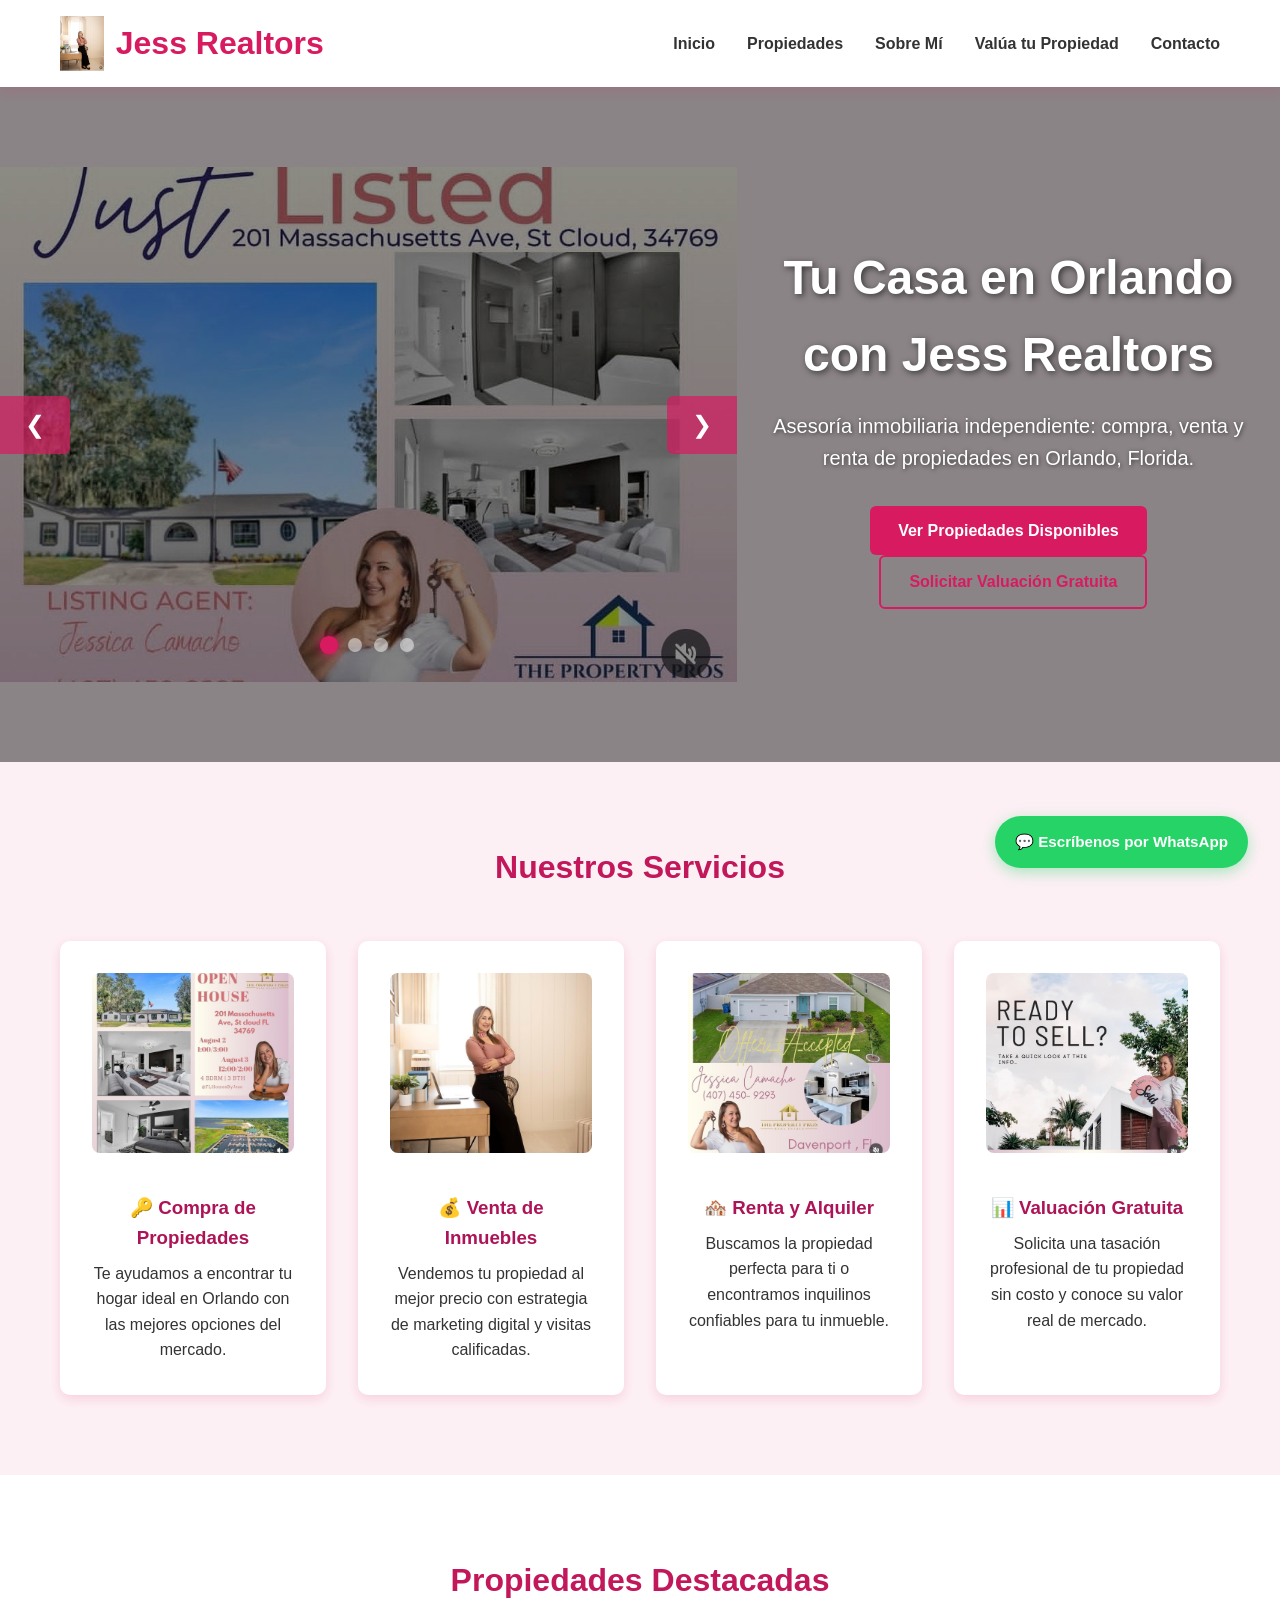
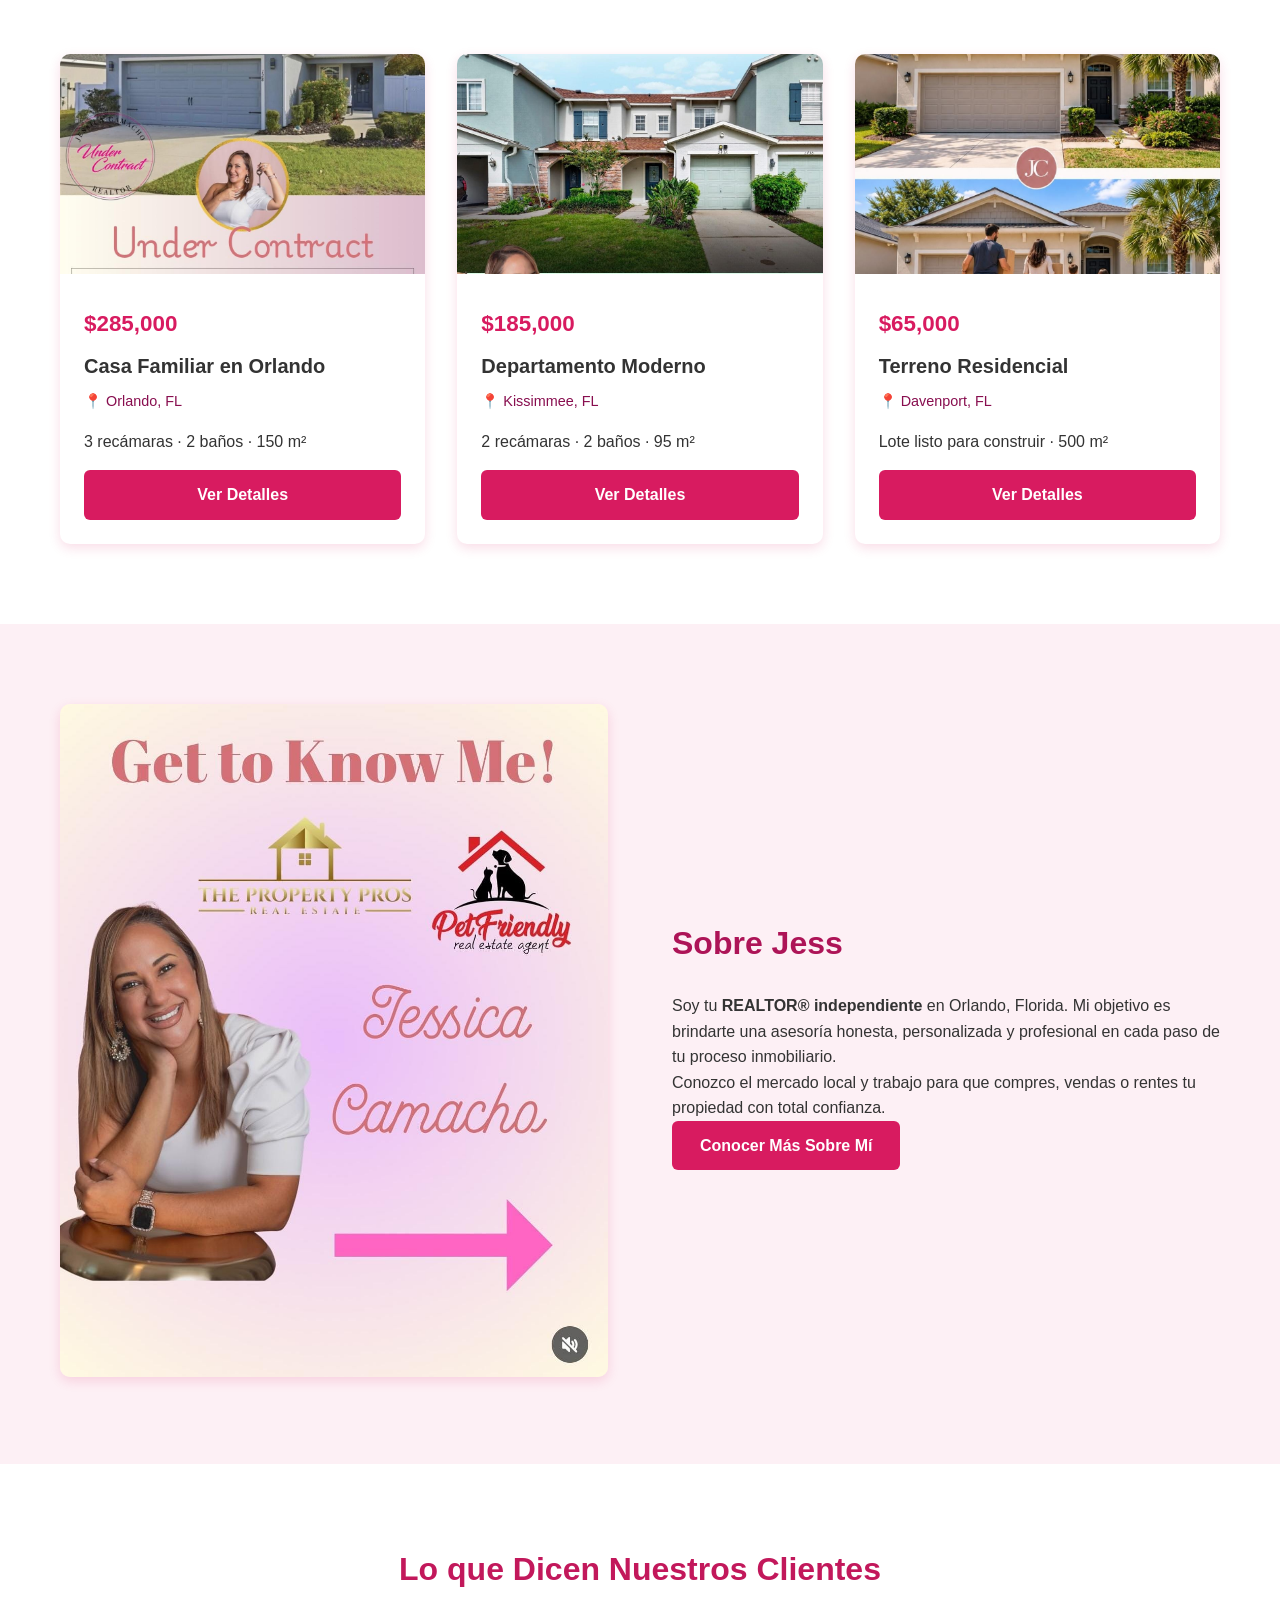
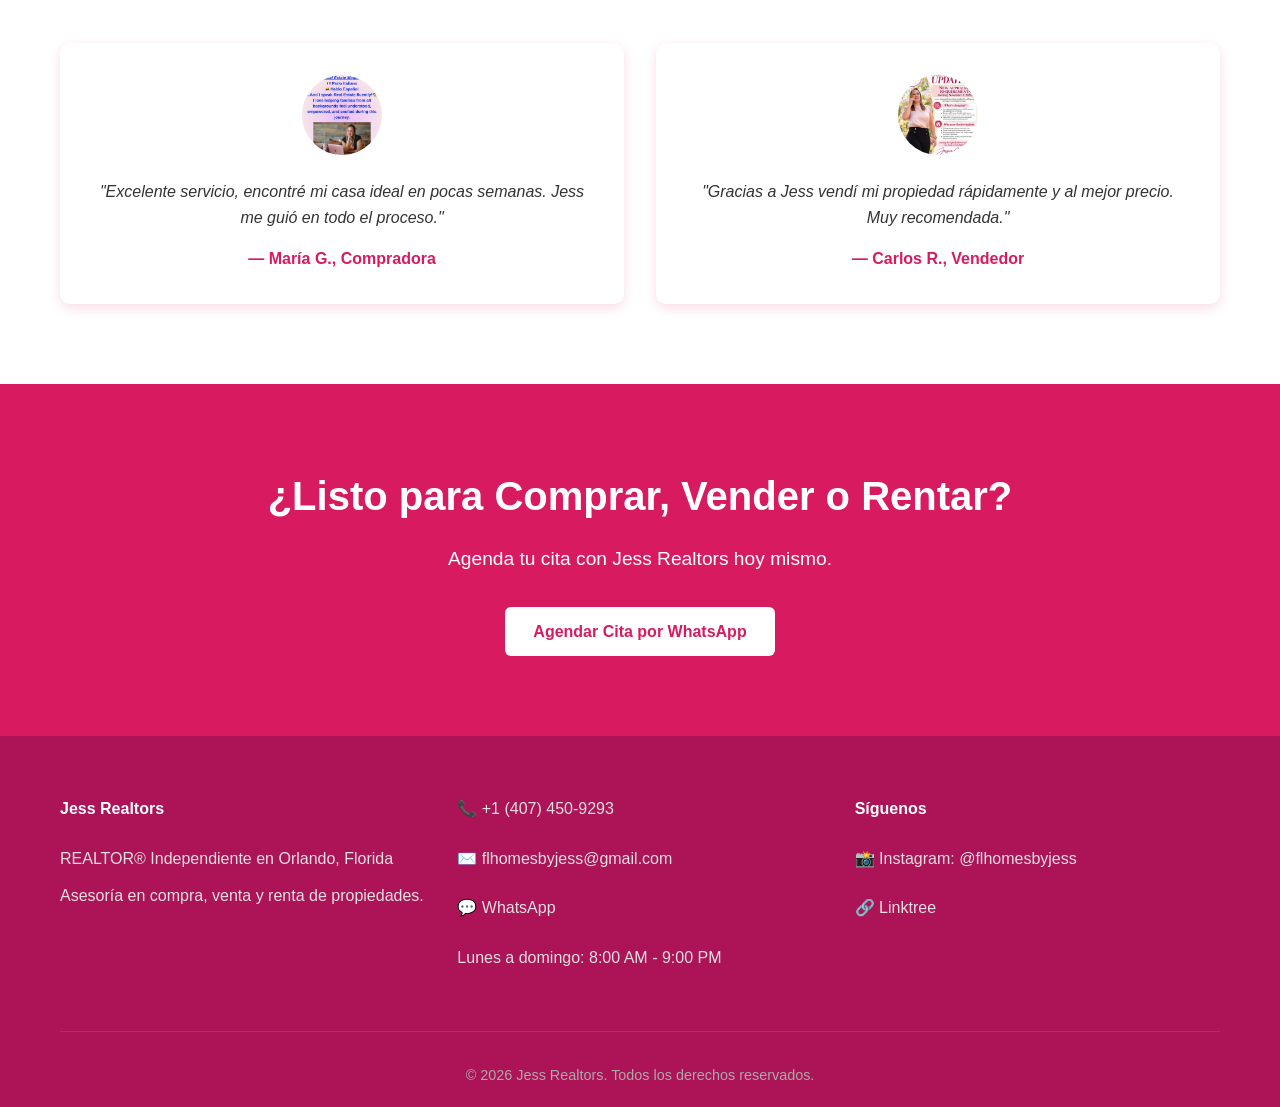
==== commit 03dc644b: "Proyecto-final-Jess-Realtors" ====
--- a/index.html
+++ b/index.html
@@ -1,205 +1,768 @@
 <!DOCTYPE html>
 <html lang="es">
 <head>
-  <meta charset="UTF-8" />
-  <meta name="viewport" content="width=device-width, initial-scale=1.0" />
-  <title>FL Homes by Jess | Inicio</title>
-  <meta name="description" content="Compra, venta y renta de propiedades en Orlando, Florida con FL Homes by Jess." />
-  <link rel="stylesheet" href="styles.css" />
+  <meta charset="UTF-8">
+  <meta name="viewport" content="width=device-width, initial-scale=1.0">
+  <title>Jess Realtors | Tu Casa en Orlando</title>
+  <meta name="description" content="Jess Realtors - Asesoría inmobiliaria independiente en Orlando, Florida. Compra, venta y renta de propiedades.">
+  <style>
+    /* ========================================
+       JESS REALTORS - Estilos globales
+       Paleta basada en imagen de presentación
+       ======================================== */
+    * {
+      margin: 0;
+      padding: 0;
+      box-sizing: border-box;
+    }
+
+    :root {
+      --primario: #d81b60;
+      --primario-oscuro: #ad1457;
+      --secundario: #d4af37;
+      --fondo-inicio: linear-gradient(135deg, #fdf0f5 0%, #fce4ec 100%);
+      --fondo: #fdf0f5;
+      --blanco: #ffffff;
+      --texto: #333333;
+      --texto-suave: #880e4f;
+      --borde: #f8bbd0;
+      --whatsapp: #25d366;
+      --sombra: 0 4px 12px rgba(216, 27, 96, 0.15);
+    }
+
+    html {
+      scroll-behavior: smooth;
+    }
+
+    body {
+      font-family: 'Segoe UI', Tahoma, Geneva, Verdana, sans-serif;
+      line-height: 1.6;
+      color: var(--texto);
+      background: var(--fondo);
+    }
+
+    a {
+      text-decoration: none;
+      color: inherit;
+    }
+
+    ul {
+      list-style: none;
+    }
+
+    .container {
+      max-width: 1200px;
+      margin: 0 auto;
+      padding: 0 20px;
+    }
+
+    /* Botones */
+    .btn, button.btn {
+      display: inline-block;
+      padding: 12px 28px;
+      background: var(--primario);
+      color: #fff;
+      border: none;
+      border-radius: 6px;
+      font-weight: 700;
+      font-size: 1rem;
+      cursor: pointer;
+      transition: background 0.3s ease;
+      text-align: center;
+    }
+
+    .btn:hover {
+      background: var(--primario-oscuro);
+    }
+
+    .btn-outline {
+      background: transparent;
+      border: 2px solid var(--primario);
+      color: var(--primario);
+    }
+
+    .btn-outline:hover {
+      background: var(--primario);
+      color: #fff;
+    }
+
+    /* Header */
+    header {
+      background: var(--blanco);
+      box-shadow: var(--sombra);
+      position: sticky;
+      top: 0;
+      z-index: 1000;
+    }
+
+    .nav-container {
+      max-width: 1200px;
+      margin: 0 auto;
+      padding: 1rem 20px;
+      display: flex;
+      justify-content: space-between;
+      align-items: center;
+    }
+
+    .logo {
+      display: flex;
+      align-items: center;
+      gap: 12px;
+    }
+
+    .logo img {
+      height: 55px;
+      width: auto;
+      display: block;
+    }
+
+    .logo-text {
+      font-size: 2rem;
+      font-weight: 900;
+      color: var(--primario);
+      white-space: nowrap;
+    }
+
+    .nav-links {
+      display: flex;
+      gap: 2rem;
+      align-items: center;
+    }
+
+    .nav-links a {
+      font-weight: 600;
+      color: var(--texto);
+      transition: color 0.3s;
+    }
+
+    .nav-links a:hover {
+      color: var(--primario);
+    }
+
+    /* Botón flotante WhatsApp */
+    .whatsapp-float {
+      position: fixed;
+      bottom: 2rem;
+      right: 2rem;
+      background: var(--whatsapp);
+      color: #fff;
+      padding: 14px 20px;
+      border-radius: 50px;
+      display: flex;
+      align-items: center;
+      gap: 10px;
+      box-shadow: 0 4px 15px rgba(37, 211, 102, 0.4);
+      z-index: 999;
+      font-weight: 700;
+      font-size: 0.95rem;
+      animation: pulse 2s infinite;
+    }
+
+    @keyframes pulse {
+      0% { box-shadow: 0 0 0 0 rgba(37, 211, 102, 0.6); }
+      70% { box-shadow: 0 0 0 12px rgba(37, 211, 102, 0); }
+      100% { box-shadow: 0 0 0 0 rgba(37, 211, 102, 0); }
+    }
+
+    /* ========================================
+       HERO CARRUSEL DE IMÁGENES
+       ======================================== */
+    .hero {
+      position: relative;
+      height: 75vh;
+      min-height: 500px;
+      overflow: hidden;
+      display: flex;
+      align-items: center;
+      justify-content: center;
+    }
+
+    .carousel {
+      position: relative;
+      width: 100%;
+      height: 100%;
+    }
+
+    .carousel-slide {
+      position: absolute;
+      top: 0;
+      left: 0;
+      width: 100%;
+      height: 100%;
+      background-size: cover;
+      background-position: center;
+      opacity: 0;
+      transition: opacity 1.2s ease-in-out;
+      z-index: 1;
+    }
+
+    .carousel-slide.active {
+      opacity: 1;
+      z-index: 2;
+    }
+
+    /* Overlay oscuro para que se lea el texto */
+    .hero-overlay {
+      position: absolute;
+      top: 0;
+      left: 0;
+      width: 100%;
+      height: 100%;
+      background: rgba(0, 0, 0, 0.45);
+      z-index: 2;
+    }
+
+    .hero-content {
+      position: relative;
+      z-index: 3;
+      text-align: center;
+      color: #fff;
+      padding: 0 20px;
+      max-width: 900px;
+      margin: 0 auto;
+    }
+
+    .hero-content h1 {
+      font-size: 3rem;
+      margin-bottom: 1rem;
+      text-shadow: 2px 2px 6px rgba(0,0,0,0.6);
+      animation: fadeInUp 1s ease;
+    }
+
+    .hero-content p {
+      font-size: 1.25rem;
+      margin-bottom: 2rem;
+      text-shadow: 1px 1px 4px rgba(0,0,0,0.6);
+      animation: fadeInUp 1.2s ease;
+    }
+
+    @keyframes fadeInUp {
+      from { opacity: 0; transform: translateY(20px); }
+      to { opacity: 1; transform: translateY(0); }
+    }
+
+    /* Flechas del carrusel */
+    .carousel-arrow {
+      position: absolute;
+      top: 50%;
+      transform: translateY(-50%);
+      background: rgba(216, 27, 96, 0.7);
+      color: #fff;
+      border: none;
+      padding: 15px 25px;
+      font-size: 1.5rem;
+      cursor: pointer;
+      z-index: 4;
+      border-radius: 0 6px 6px 0;
+      transition: background 0.3s;
+    }
+
+    .carousel-arrow.prev {
+      left: 0;
+      border-radius: 0 6px 6px 0;
+    }
+
+    .carousel-arrow.next {
+      right: 0;
+      border-radius: 6px 0 0 6px;
+    }
+
+    .carousel-arrow:hover {
+      background: var(--primario-oscuro);
+    }
+
+    /* Indicadores (puntos) */
+    .carousel-indicators {
+      position: absolute;
+      bottom: 30px;
+      left: 50%;
+      transform: translateX(-50%);
+      display: flex;
+      gap: 12px;
+      z-index: 4;
+    }
+
+    .indicator {
+      width: 14px;
+      height: 14px;
+      border-radius: 50%;
+      background: rgba(255,255,255,0.5);
+      cursor: pointer;
+      transition: all 0.3s;
+      border: none;
+    }
+
+    .indicator.active {
+      background: var(--primario);
+      transform: scale(1.3);
+      box-shadow: 0 0 8px var(--primario);
+    }
+
+    /* Secciones genéricas */
+    section {
+      padding: 80px 0;
+    }
+
+    .titulo-seccion {
+      text-align: center;
+      font-size: 2rem;
+      margin-bottom: 3rem;
+      color: #c2185b;
+    }
+
+    /* Servicios */
+    .servicios-grid {
+      display: grid;
+      grid-template-columns: repeat(auto-fit, minmax(250px, 1fr));
+      gap: 2rem;
+    }
+
+    .servicio {
+      background: var(--blanco);
+      padding: 2rem;
+      border-radius: 10px;
+      box-shadow: var(--sombra);
+      text-align: center;
+      transition: transform 0.3s;
+    }
+
+    .servicio:hover {
+      transform: translateY(-5px);
+    }
+
+    .servicio-img {
+      width: 100%;
+      height: 180px;
+      object-fit: cover;
+      border-radius: 8px;
+      margin-bottom: 1rem;
+    }
+
+    .servicio h3 {
+      margin: 1rem 0 0.5rem;
+      color: var(--primario-oscuro);
+    }
+
+    /* Propiedades */
+    .propiedades-grid {
+      display: grid;
+      grid-template-columns: repeat(auto-fit, minmax(300px, 1fr));
+      gap: 2rem;
+    }
+
+    .tarjeta-propiedad {
+      background: var(--blanco);
+      border-radius: 10px;
+      overflow: hidden;
+      box-shadow: var(--sombra);
+      transition: transform 0.3s;
+    }
+
+    .tarjeta-propiedad:hover {
+      transform: translateY(-5px);
+    }
+
+    .tarjeta-propiedad img {
+      width: 100%;
+      height: 220px;
+      object-fit: cover;
+    }
+
+    .info-propiedad {
+      padding: 1.5rem;
+    }
+
+    .info-propiedad h3 {
+      font-size: 1.25rem;
+      margin-bottom: 0.5rem;
+    }
+
+    .precio {
+      font-size: 1.4rem;
+      font-weight: 700;
+      color: var(--primario);
+      display: block;
+      margin-bottom: 0.5rem;
+    }
+
+    .ubicacion {
+      color: var(--texto-suave);
+      font-size: 0.9rem;
+      display: block;
+      margin-bottom: 1rem;
+    }
+
+    /* Sobre mí */
+    .sobre-contenido {
+      display: grid;
+      grid-template-columns: 1fr 1fr;
+      gap: 4rem;
+      align-items: center;
+    }
+
+    .sobre-imagen img {
+      width: 100%;
+      border-radius: 10px;
+      box-shadow: var(--sombra);
+    }
+
+    .sobre-texto h2 {
+      font-size: 2rem;
+      margin-bottom: 1.5rem;
+      color: var(--primario-oscuro);
+    }
+
+    /* Testimonios */
+    .testimonios {
+      display: grid;
+      grid-template-columns: repeat(auto-fit, minmax(300px, 1fr));
+      gap: 2rem;
+    }
+
+    .testimonio {
+      background: var(--blanco);
+      padding: 2rem;
+      border-radius: 10px;
+      box-shadow: var(--sombra);
+      font-style: italic;
+      text-align: center;
+    }
+
+    .testimonio img {
+      width: 80px;
+      height: 80px;
+      border-radius: 50%;
+      object-fit: cover;
+      margin-bottom: 1rem;
+    }
+
+    .testimonio span {
+      display: block;
+      margin-top: 1rem;
+      font-style: normal;
+      font-weight: 700;
+      color: var(--primario);
+    }
+
+    /* Footer */
+    footer {
+      background: var(--primario-oscuro);
+      color: #fff;
+      padding: 60px 0 20px;
+    }
+
+    .footer-grid {
+      display: grid;
+      grid-template-columns: repeat(auto-fit, minmax(250px, 1fr));
+      gap: 2rem;
+      margin-bottom: 3rem;
+    }
+
+    .footer-col h4 {
+      margin-bottom: 1.5rem;
+      color: #fff;
+    }
+
+    .footer-col p,
+    .footer-col a {
+      color: #e0e0e0;
+      margin-bottom: 0.75rem;
+      display: flex;
+      align-items: center;
+      gap: 0.75rem;
+    }
+
+    .footer-col a:hover {
+      color: var(--whatsapp);
+    }
+
+    .copyright {
+      text-align: center;
+      padding-top: 2rem;
+      border-top: 1px solid rgba(255,255,255,0.1);
+      font-size: 0.9rem;
+      color: #aaa;
+    }
+
+    /* Responsive */
+    @media (max-width: 768px) {
+      .nav-links {
+        display: none;
+      }
+
+      .hero-content h1 {
+        font-size: 2rem;
+      }
+
+      .hero {
+        height: 60vh;
+        min-height: 400px;
+      }
+
+      .sobre-contenido {
+        grid-template-columns: 1fr;
+      }
+
+      .whatsapp-float {
+        bottom: 1rem;
+        right: 1rem;
+        padding: 12px 16px;
+        font-size: 0.85rem;
+      }
+
+      .logo img {
+        height: 40px;
+      }
+
+      .logo-text {
+        font-size: 1.5rem;
+      }
+
+      .carousel-arrow {
+        padding: 10px 15px;
+        font-size: 1.2rem;
+      }
+    }
+  </style>
 </head>
 <body>
-  <header class="site-header">
-    <div class="container nav-container">
-      <a href="index.html" class="brand" aria-label="Inicio FL Homes by Jess">
-        <span class="brand-mark">FL</span>
-        <span>Homes by Jess</span>
-      </a>
-
-      <nav class="main-nav" aria-label="Navegación principal">
-        <a href="index.html">Inicio</a>
-        <a href="propiedades.html">Propiedades</a>
-        <a href="sobre-mi.html">Sobre mí</a>
-        <a href="valuacion.html">Valuación</a>
-        <a href="contacto.html">Contacto</a>
+
+  <!-- Header -->
+  <header>
+    <div class="nav-container">
+      <div class="logo">
+        <img src="img/img3.jpeg" alt="Jess Realtors">
+        <span class="logo-text">Jess Realtors</span>
+      </div>
+      <nav>
+        <ul class="nav-links">
+          <li><a href="index.html">Inicio</a></li>
+          <li><a href="propiedades.html">Propiedades</a></li>
+          <li><a href="sobre-mi.html">Sobre Mí</a></li>
+          <li><a href="valuacion.html">Valúa tu Propiedad</a></li>
+          <li><a href="contacto.html">Contacto</a></li>
+        </ul>
       </nav>
-
-      <a href="contacto.html" class="btn btn-small">Agenda</a>
     </div>
   </header>
 
-  <main>
-    <section class="hero">
-      <div class="container hero-layout">
-        <div class="hero-copy">
-          <p class="eyebrow">REALTOR® independiente en Orlando</p>
-          <h1>Tu casa en Orlando empieza con la asesoría correcta.</h1>
-          <p class="lead">Compra, vende o renta con confianza. FL Homes by Jess te acompaña en cada paso con estrategia, experiencia y atención personalizada.</p>
-          <div class="hero-actions">
-            <a href="propiedades.html" class="btn">Ver propiedades</a>
-            <a href="valuacion.html" class="btn btn-secondary">Valuación gratis</a>
+  <!-- Hero con carrusel de imágenes -->
+  <section class="hero">
+    <div class="carousel">
+      <!-- Diapositiva 1 -->
+      <div class="carousel-slide active" style="background-image: url('./img/img1.jpeg');"></div>
+      <!-- Diapositiva 2 -->
+      <div class="carousel-slide" style="background-image: url('./img/img6.jpeg');"></div>
+      <!-- Diapositiva 3 -->
+      <div class="carousel-slide" style="background-image: url('./img/img8.jpeg');"></div>
+      <!-- Diapositiva 4 -->
+      <div class="carousel-slide" style="background-image: url('./img/img11.jpeg');"></div>
+
+      <button class="carousel-arrow prev" onclick="prevSlide()">&#10094;</button>
+      <button class="carousel-arrow next" onclick="nextSlide()">&#10095;</button>
+
+      <div class="carousel-indicators">
+        <button class="indicator active" onclick="goToSlide(0)"></button>
+        <button class="indicator" onclick="goToSlide(1)"></button>
+        <button class="indicator" onclick="goToSlide(2)"></button>
+        <button class="indicator" onclick="goToSlide(3)"></button>
+      </div>
+    </div>
+
+    <div class="hero-overlay"></div>
+
+    <div class="hero-content">
+      <h1>Tu Casa en Orlando con Jess Realtors</h1>
+      <p>Asesoría inmobiliaria independiente: compra, venta y renta de propiedades en Orlando, Florida.</p>
+      <div>
+        <a href="#propiedades" class="btn">Ver Propiedades Disponibles</a>
+        <a href="#valuacion" class="btn btn-outline" style="margin-left: 10px;">Solicitar Valuación Gratuita</a>
+      </div>
+    </div>
+  </section>
+
+  <!-- Servicios -->
+  <section id="servicios">
+    <div class="container">
+      <h2 class="titulo-seccion">Nuestros Servicios</h2>
+      <div class="servicios-grid">
+        <div class="servicio">
+          <img src="./img/img2.jpeg" alt="Compra de propiedades" class="servicio-img">
+          <h3>🔑 Compra de Propiedades</h3>
+          <p>Te ayudamos a encontrar tu hogar ideal en Orlando con las mejores opciones del mercado.</p>
+        </div>
+        <div class="servicio">
+          <img src="./img/img3.jpeg" alt="Venta de inmuebles" class="servicio-img">
+          <h3>💰 Venta de Inmuebles</h3>
+          <p>Vendemos tu propiedad al mejor precio con estrategia de marketing digital y visitas calificadas.</p>
+        </div>
+        <div class="servicio">
+          <img src="./img/img4.jpeg" alt="Renta y alquiler" class="servicio-img">
+          <h3>🏘️ Renta y Alquiler</h3>
+          <p>Buscamos la propiedad perfecta para ti o encontramos inquilinos confiables para tu inmueble.</p>
+        </div>
+        <div class="servicio">
+          <img src="./img/img5.jpeg" alt="Valuación gratuita" class="servicio-img">
+          <h3>📊 Valuación Gratuita</h3>
+          <p>Solicita una tasación profesional de tu propiedad sin costo y conoce su valor real de mercado.</p>
+        </div>
+      </div>
+    </div>
+  </section>
+
+  <!-- Propiedades destacadas -->
+  <section id="propiedades" style="background: var(--blanco);">
+    <div class="container">
+      <h2 class="titulo-seccion">Propiedades Destacadas</h2>
+      <div class="propiedades-grid">
+        
+        <article class="tarjeta-propiedad">
+          <img src="./img/img6.jpeg" alt="Casa en Orlando">
+          <div class="info-propiedad">
+            <span class="precio">$285,000</span>
+            <h3>Casa Familiar en Orlando</h3>
+            <span class="ubicacion">📍 Orlando, FL</span>
+            <p>3 recámaras · 2 baños · 150 m²</p>
+            <a href="detalle.html" class="btn" style="width: 100%; text-align: center; margin-top: 1rem;">Ver Detalles</a>
           </div>
-        </div>
-
-        <div class="hero-visual">
-          <img src="img/hero.svg" alt="Casa moderna en Orlando" />
-        </div>
-      </div>
-    </section>
-
-    <section class="section">
-      <div class="container">
-        <div class="section-heading">
-          <p class="eyebrow accent">Servicios</p>
-          <h2>Nuestros servicios</h2>
-        </div>
-
-        <div class="card-grid three-col">
-          <article class="info-card">
-            <img src="img/service-1.svg" alt="Compra de propiedades" />
-            <h3>Compra de propiedades</h3>
-            <p>Te ayudamos a encontrar la propiedad ideal con asesoría clara, honesta y enfocada en tus objetivos.</p>
-          </article>
-
-          <article class="info-card">
-            <img src="img/service-2.svg" alt="Venta de inmuebles" />
-            <h3>Venta de inmuebles</h3>
-            <p>Vendemos tu propiedad con estrategia de marketing digital, presentación y visitas de compradores calificados.</p>
-          </article>
-
-          <article class="info-card">
-            <img src="img/service-3.svg" alt="Renta y alquiler" />
-            <h3>Renta y alquiler</h3>
-            <p>Buscamos opciones que se adapten a tu estilo de vida o encontramos inquilinos confiables para tu inmueble.</p>
-          </article>
-
-          <article class="info-card">
-            <img src="img/service-4.svg" alt="Valuación gratuita" />
-            <h3>Valuación gratuita</h3>
-            <p>Conoce el valor real de tu propiedad con una evaluación profesional, rápida y sin compromiso.</p>
-          </article>
-        </div>
-      </div>
-    </section>
-
-    <section class="section alt-bg">
-      <div class="container">
-        <div class="section-heading">
-          <p class="eyebrow accent">Destacadas</p>
-          <h2>Propiedades destacadas</h2>
-        </div>
-
-        <div class="property-grid three-col">
-          <article class="property-card">
-            <img src="img/property-1.svg" alt="Casa familiar en Orlando" />
-            <div class="property-body">
-              <span class="price">$285,000</span>
-              <h3>Casa familiar en Orlando</h3>
-              <p class="location">📍 Orlando, FL</p>
-              <p>3 recámaras · 2 baños · 150 m²</p>
-              <a href="detalle.html" class="btn btn-block">Ver detalles</a>
-            </div>
-          </article>
-
-          <article class="property-card">
-            <img src="img/property-2.svg" alt="Departamento moderno" />
-            <div class="property-body">
-              <span class="price">$185,000</span>
-              <h3>Departamento moderno</h3>
-              <p class="location">📍 Kissimmee, FL</p>
-              <p>2 recámaras · 2 baños · 95 m²</p>
-              <a href="detalle.html" class="btn btn-block">Ver detalles</a>
-            </div>
-          </article>
-
-          <article class="property-card">
-            <img src="img/property-3.svg" alt="Terreno residencial" />
-            <div class="property-body">
-              <span class="price">$65,000</span>
-              <h3>Terreno residencial</h3>
-              <p class="location">📍 Davenport, FL</p>
-              <p>Lote listo para construir · 500 m²</p>
-              <a href="detalle.html" class="btn btn-block">Ver detalles</a>
-            </div>
-          </article>
-        </div>
-      </div>
-    </section>
-
-    <section class="section">
-      <div class="container about-split">
-        <div class="about-media">
-          <img src="img/about.svg" alt="Jess Realtor" />
-        </div>
-
-        <div class="about-copy">
-          <p class="eyebrow accent">Sobre Jess</p>
-          <h2>Asesoría inmobiliaria clara y personalizada.</h2>
-          <p>Soy tu REALTOR® independiente en Orlando, Florida. Mi objetivo es brindarte una asesoría honesta, transparente y profesional en cada etapa del proceso.</p>
-          <p>Conozco el mercado local y trabajo para que compres, vendas o alquiles con total confianza.</p>
-          <a href="sobre-mi.html" class="btn">Conocer más</a>
-        </div>
-      </div>
-    </section>
-
-    <section class="section alt-bg">
-      <div class="container">
-        <div class="section-heading">
-          <p class="eyebrow accent">Clientes</p>
-          <h2>Lo que dicen nuestros clientes</h2>
-        </div>
-
-        <div class="testimonial-grid two-col">
-          <article class="testimonial">
-            <img src="img/testimonial-1.svg" alt="Cliente satisfecho" />
-            <p>“Excelente servicio, encontré mi casa ideal en pocas semanas. Jess me guió en cada paso.”</p>
-            <strong>— María G.</strong>
-          </article>
-
-          <article class="testimonial">
-            <img src="img/testimonial-2.svg" alt="Cliente satisfecho" />
-            <p>“Gracias a Jess vendí mi propiedad rápidamente y al mejor precio. Muy recomendada.”</p>
-            <strong>— Carlos R.</strong>
-          </article>
-        </div>
-      </div>
-    </section>
-
-    <section class="cta-band">
-      <div class="container cta-inner">
-        <div>
-          <p class="eyebrow">¿Listo para comprar, vender o rentar?</p>
-          <h2>Agenda tu cita con FL Homes by Jess.</h2>
-        </div>
-        <a href="contacto.html" class="btn btn-whatsapp">Agendar por WhatsApp</a>
-      </div>
-    </section>
-  </main>
-
-  <footer class="site-footer">
-    <div class="container footer-grid">
-      <div>
-        <h3>FL Homes by Jess</h3>
-        <p>REALTOR® Independiente en Orlando, Florida</p>
-        <p>Asesoría en compra, venta y renta.</p>
-      </div>
-
-      <div>
-        <p><a href="tel:+14074509293">📞 +1 (407) 450-9293</a></p>
-        <p><a href="mailto:flhomesbyjess@gmail.com">✉️ flhomesbyjess@gmail.com</a></p>
-        <p><a href="https://wa.me/14074509293" target="_blank" rel="noreferrer">💬 WhatsApp</a></p>
-      </div>
-
-      <div>
-        <p><a href="https://www.instagram.com/flhomesbyjess" target="_blank" rel="noreferrer">📸 Instagram: @flhomesbyjess</a></p>
-        <p><a href="https://linktr.ee/FlhomesbyJess" target="_blank" rel="noreferrer">🔗 Linktree</a></p>
+        </article>
+
+        <article class="tarjeta-propiedad">
+          <img src="./img/img7.jpeg" alt="Departamento en Kissimmee">
+          <div class="info-propiedad">
+            <span class="precio">$185,000</span>
+            <h3>Departamento Moderno</h3>
+            <span class="ubicacion">📍 Kissimmee, FL</span>
+            <p>2 recámaras · 2 baños · 95 m²</p>
+            <a href="detalle.html" class="btn" style="width: 100%; text-align: center; margin-top: 1rem;">Ver Detalles</a>
+          </div>
+        </article>
+
+        <article class="tarjeta-propiedad">
+          <img src="./img/img8.jpeg" alt="Terreno en Davenport">
+          <div class="info-propiedad">
+            <span class="precio">$65,000</span>
+            <h3>Terreno Residencial</h3>
+            <span class="ubicacion">📍 Davenport, FL</span>
+            <p>Lote listo para construir · 500 m²</p>
+            <a href="detalle.html" class="btn" style="width: 100%; text-align: center; margin-top: 1rem;">Ver Detalles</a>
+          </div>
+        </article>
+
       </div>
     </div>
-
-    <div class="container footer-bottom">
-      <p>© 2026 FL Homes by Jess. Todos los derechos reservados.</p>
+  </section>
+
+  <!-- Sobre mí breve -->
+  <section id="sobre-mi">
+    <div class="container">
+      <div class="sobre-contenido">
+        <div class="sobre-imagen">
+          <img src="./img/img9.jpeg" alt="Jess Realtor">
+        </div>
+        <div class="sobre-texto">
+          <h2>Sobre Jess</h2>
+          <p>Soy tu <strong>REALTOR® independiente</strong> en Orlando, Florida. Mi objetivo es brindarte una asesoría honesta, personalizada y profesional en cada paso de tu proceso inmobiliario.</p>
+          <p>Conozco el mercado local y trabajo para que compres, vendas o rentes tu propiedad con total confianza.</p>
+          <a href="sobre-mi.html" class="btn">Conocer Más Sobre Mí</a>
+        </div>
+      </div>
+    </div>
+  </section>
+
+  <!-- Testimonios -->
+  <section style="background: var(--blanco);">
+    <div class="container">
+      <h2 class="titulo-seccion">Lo que Dicen Nuestros Clientes</h2>
+      <div class="testimonios">
+        <div class="testimonio">
+          <img src="./img/img10.jpeg" alt="Cliente satisfecho">
+          <p>"Excelente servicio, encontré mi casa ideal en pocas semanas. Jess me guió en todo el proceso."</p>
+          <span>— María G., Compradora</span>
+        </div>
+        <div class="testimonio">
+          <img src="./img/img11.jpeg" alt="Cliente satisfecho">
+          <p>"Gracias a Jess vendí mi propiedad rápidamente y al mejor precio. Muy recomendada."</p>
+          <span>— Carlos R., Vendedor</span>
+        </div>
+      </div>
+    </div>
+  </section>
+
+  <!-- CTA Final -->
+  <section id="valuacion" style="text-align: center; background: var(--primario); color: #fff; padding: 80px 20px;">
+    <h2 style="font-size: 2.5rem; margin-bottom: 1rem;">¿Listo para Comprar, Vender o Rentar?</h2>
+    <p style="margin-bottom: 2rem; font-size: 1.2rem;">Agenda tu cita con Jess Realtors hoy mismo.</p>
+    <a href="contacto.html" class="btn" style="background: #fff; color: var(--primario);">Agendar Cita por WhatsApp</a>
+  </section>
+
+  <!-- Footer -->
+  <footer>
+    <div class="container">
+      <div class="footer-grid">
+        <div class="footer-col">
+          <h4>Jess Realtors</h4>
+          <p>REALTOR® Independiente en Orlando, Florida</p>
+          <p>Asesoría en compra, venta y renta de propiedades.</p>
+        </div>
+        <div class="footer-col">
+          <p><a href="tel:+14074509293">📞 +1 (407) 450-9293</a></p>
+          <p><a href="mailto:flhomesbyjess@gmail.com">✉️ flhomesbyjess@gmail.com</a></p>
+          <p><a href="https://wa.me/14074509293" target="_blank">💬 WhatsApp</a></p>
+          <p>Lunes a domingo: 8:00 AM - 9:00 PM</p>
+        </div>
+        <div class="footer-col">
+          <h4>Síguenos</h4>
+          <p><a href="https://www.instagram.com/flhomesbyjess" target="_blank">📸 Instagram: @flhomesbyjess</a></p>
+          <p><a href="https://linktr.ee/FlhomesbyJess" target="_blank">🔗 Linktree</a></p>
+        </div>
+      </div>
+      <div class="copyright">
+        &copy; 2026 Jess Realtors. Todos los derechos reservados.
+      </div>
     </div>
   </footer>
 
-  <a href="https://wa.me/14074509293" class="floating-whatsapp" target="_blank" rel="noreferrer" aria-label="WhatsApp">💬</a>
+  <!-- WhatsApp flotante -->
+  <a href="https://wa.me/14074509293" target="_blank" class="whatsapp-float">
+    💬 Escríbenos por WhatsApp
+  </a>
+
+  <!-- Script del carrusel -->
+  <script>
+    let currentSlide = 0;
+    const slides = document.querySelectorAll('.carousel-slide');
+    const indicators = document.querySelectorAll('.indicator');
+    const totalSlides = slides.length;
+
+    function showSlide(index) {
+      slides.forEach((slide, i) => {
+        slide.classList.remove('active');
+        indicators[i].classList.remove('active');
+      });
+      slides[index].classList.add('active');
+      indicators[index].classList.add('active');
+      currentSlide = index;
+    }
+
+    function nextSlide() {
+      currentSlide = (currentSlide + 1) % totalSlides;
+      showSlide(currentSlide);
+    }
+
+    function prevSlide() {
+      currentSlide = (currentSlide - 1 + totalSlides) % totalSlides;
+      showSlide(currentSlide);
+    }
+
+    function goToSlide(index) {
+      currentSlide = index;
+      showSlide(currentSlide);
+    }
+
+    // Auto-cambiar cada 5 segundos
+    setInterval(nextSlide, 5000);
+  </script>
+
 </body>
-</html>
+</html>
